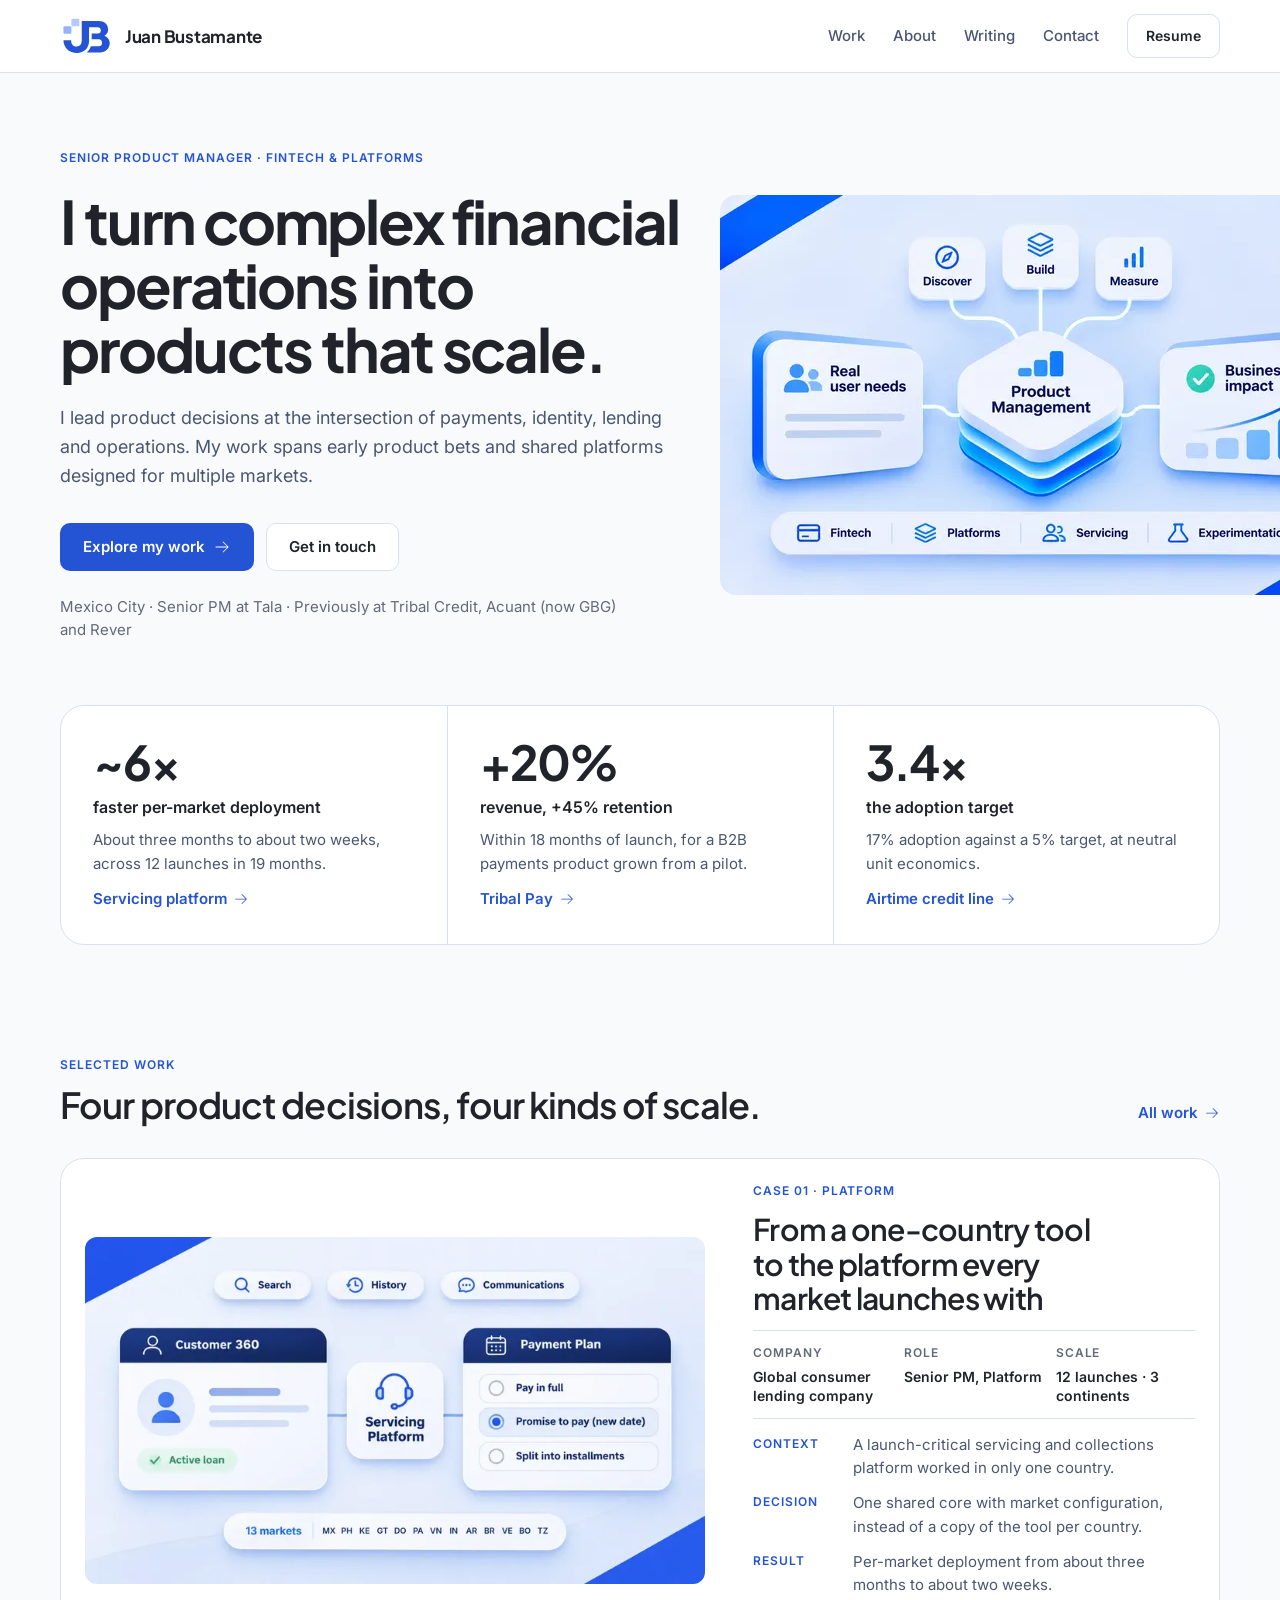
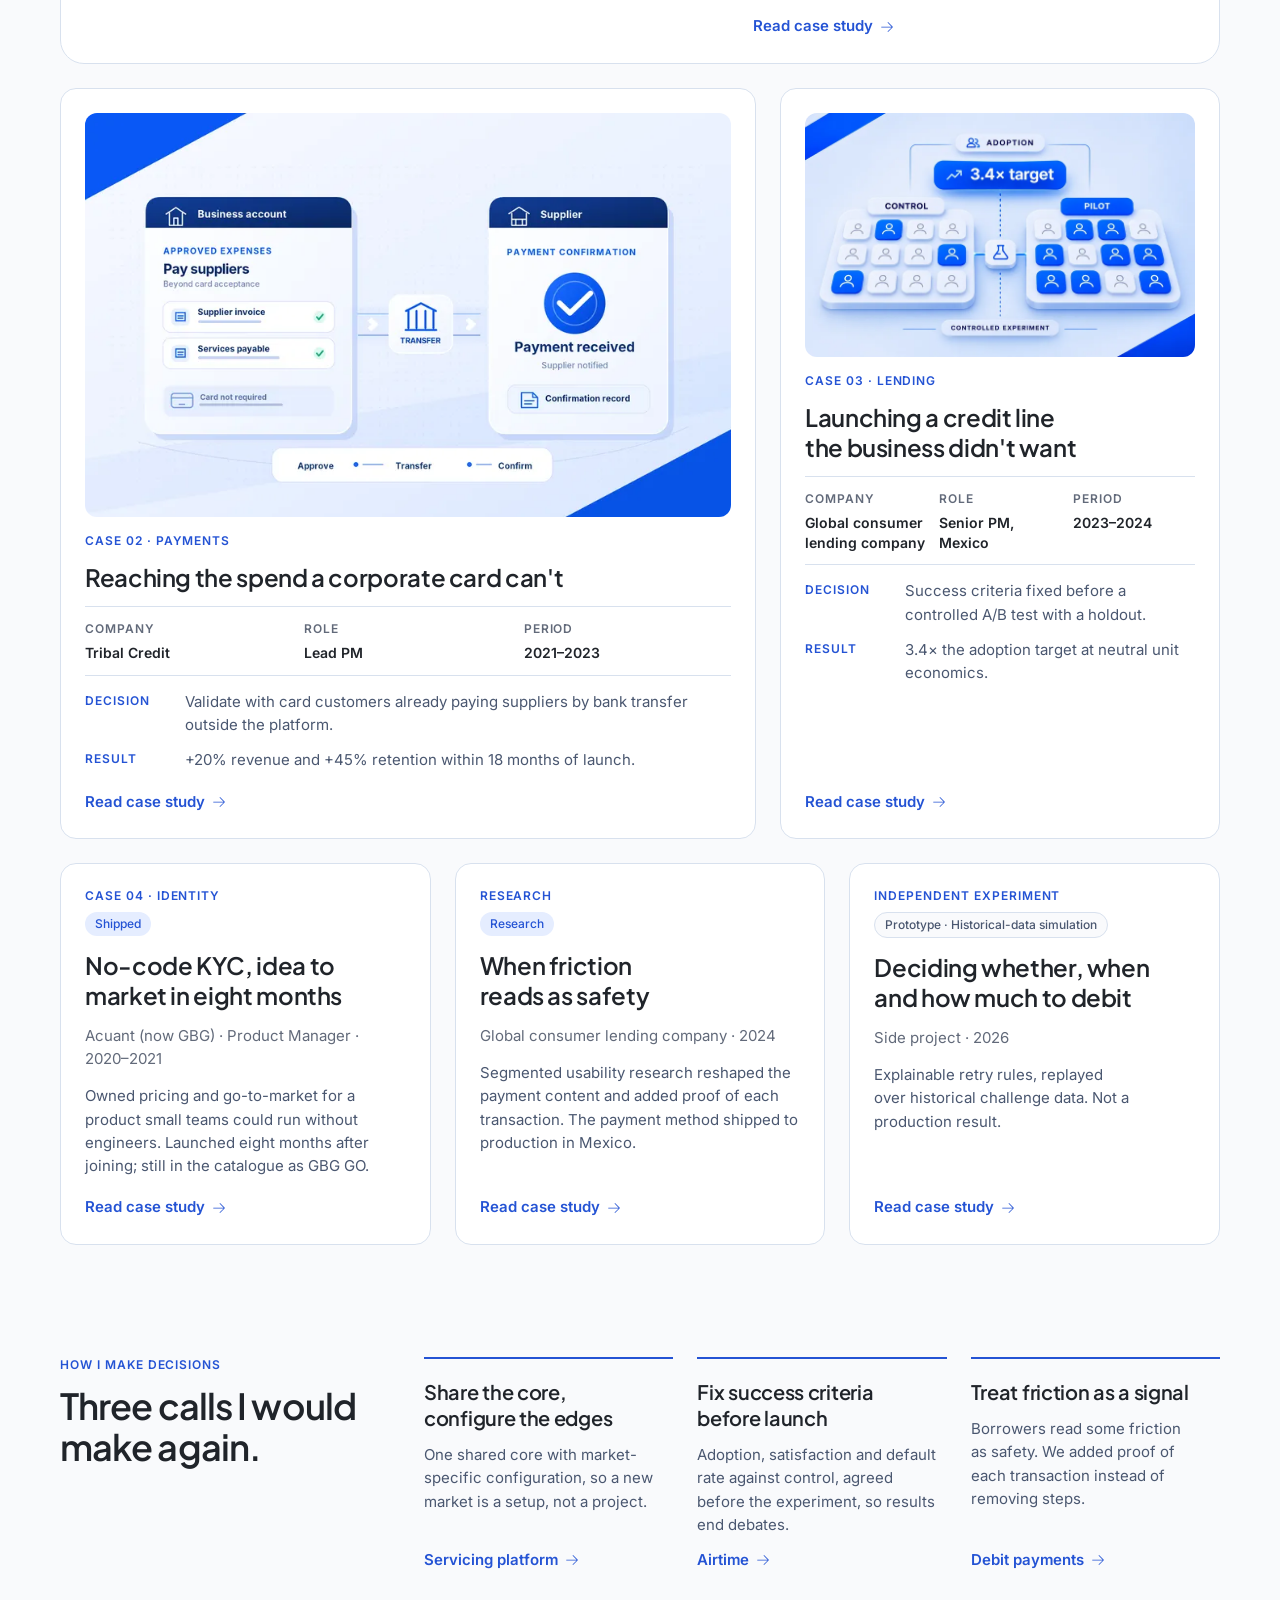
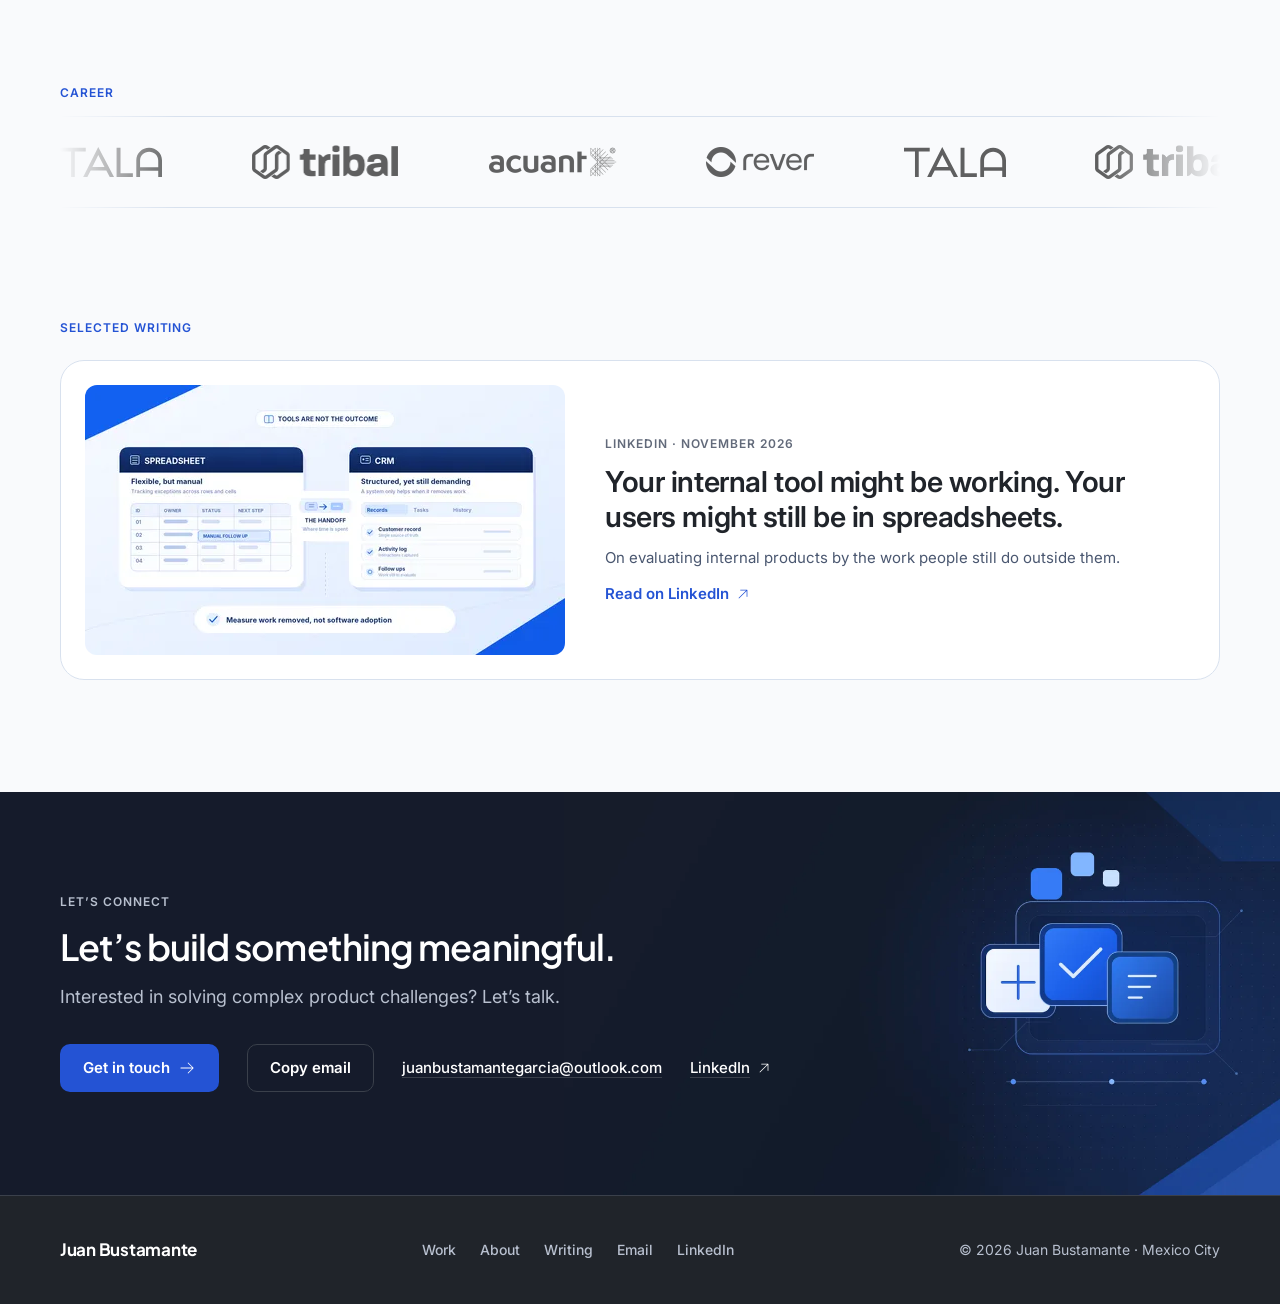
==== index.html @ f38ebe10 "Deploy 0bed7b1" ====
<!DOCTYPE html><html lang="en"> <head><meta charset="utf-8"><meta name="viewport" content="width=device-width, initial-scale=1"><title>Juan Bustamante | Senior Product Manager</title><meta name="description" content="Senior Product Manager specializing in fintech, product platforms, payments, and scalable digital experiences. Explore selected product case studies and experience."><link rel="canonical" href="https://juanbustamanteg.github.io/"><link rel="icon" type="image/svg+xml" href="/brand/favicon.svg"><link rel="icon" type="image/x-icon" href="/brand/favicon.ico" sizes="any"><link rel="icon" type="image/png" sizes="32x32" href="/brand/favicon_32.png"><link rel="apple-touch-icon" sizes="180x180" href="/brand/apple_touch_icon.png"><meta name="theme-color" content="#f9fafc"><meta property="og:type" content="website"><meta property="og:title" content="Juan Bustamante | Senior Product Manager"><meta property="og:description" content="Senior Product Manager specializing in fintech, product platforms, payments, and scalable digital experiences. Explore selected product case studies and experience."><meta property="og:url" content="https://juanbustamanteg.github.io/"><meta property="og:image" content="https://juanbustamanteg.github.io/assets/backgrounds/og-image.png"><meta property="og:image:width" content="1200"><meta property="og:image:height" content="630"><meta name="twitter:card" content="summary_large_image"><meta name="twitter:title" content="Juan Bustamante | Senior Product Manager"><meta name="twitter:description" content="Senior Product Manager specializing in fintech, product platforms, payments, and scalable digital experiences. Explore selected product case studies and experience."><meta name="twitter:image" content="https://juanbustamanteg.github.io/assets/backgrounds/og-image.png"><link rel="stylesheet" href="/_astro/about.X6buS5P4.css">
<style>.cm[data-astro-cid-rmfyah2c]{display:grid;grid-template-columns:repeat(auto-fit,minmax(110px,1fr));gap:12px;margin:0;padding-block:12px;border-block:1px solid var(--color-border)}.cm[data-astro-cid-rmfyah2c] div[data-astro-cid-rmfyah2c]{display:flex;flex-direction:column;gap:4px}.cm[data-astro-cid-rmfyah2c] dd[data-astro-cid-rmfyah2c]{margin:0;font-size:14px;font-weight:600;line-height:1.4;color:var(--color-text-primary)}.cc[data-astro-cid-tklfeeew]{display:flex;flex-direction:column;gap:16px;height:100%;padding:24px;background:var(--color-surface);border:1px solid var(--color-border);border-radius:var(--radius-card);transition:border-color var(--dur) var(--ease),transform var(--dur) var(--ease),box-shadow var(--dur) var(--ease)}.cc[data-astro-cid-tklfeeew]:hover{border-color:#b9c7dc;transform:translateY(-2px);box-shadow:var(--shadow-hover)}.body[data-astro-cid-tklfeeew]{display:flex;flex-direction:column;gap:14px;flex:1}.body[data-astro-cid-tklfeeew] p[data-astro-cid-tklfeeew]{margin:0}.kick[data-astro-cid-tklfeeew]{display:flex;flex-direction:column;align-items:flex-start;gap:8px}.title[data-astro-cid-tklfeeew]{transition:color var(--dur) var(--ease)}.cc[data-astro-cid-tklfeeew]:hover .title[data-astro-cid-tklfeeew]{color:var(--color-brand)}.meta[data-astro-cid-tklfeeew]{color:var(--color-text-muted)}.rows[data-astro-cid-tklfeeew]{display:grid;gap:12px;margin:0}.rows[data-astro-cid-tklfeeew] div[data-astro-cid-tklfeeew]{display:grid;grid-template-columns:84px 1fr;gap:16px}.rows[data-astro-cid-tklfeeew] dt[data-astro-cid-tklfeeew]{padding-top:3px}.rows[data-astro-cid-tklfeeew] dd[data-astro-cid-tklfeeew]{margin:0;font-size:15px;line-height:1.55;color:var(--color-text-secondary)}.link[data-astro-cid-tklfeeew]{margin-top:auto;padding-top:4px}.cc-featured[data-astro-cid-tklfeeew]{border-radius:var(--radius-feature)}.cc-featured[data-astro-cid-tklfeeew] .title[data-astro-cid-tklfeeew]{font-size:clamp(24px,1.2vw + 18px,30px)}@media(min-width:1025px){.cc-featured[data-astro-cid-tklfeeew]{display:grid;grid-template-columns:620px minmax(0,1fr);gap:48px;align-items:center}}@media(min-width:900px){.cc-row[data-astro-cid-tklfeeew]{display:grid;grid-template-columns:440px minmax(0,1fr);gap:40px;align-items:center}}@media(max-width:480px){.cc[data-astro-cid-tklfeeew]{padding:16px}.rows[data-astro-cid-tklfeeew] div[data-astro-cid-tklfeeew]{grid-template-columns:1fr;gap:4px}}@media(prefers-reduced-motion:reduce){.cc[data-astro-cid-tklfeeew]:hover{transform:none}}
.st[data-astro-cid-k4mc657y]{display:inline-flex;align-items:center;padding:3px 10px;border-radius:999px;font-size:12px;font-weight:500;line-height:1.5;white-space:nowrap}.st-production[data-astro-cid-k4mc657y],.st-research[data-astro-cid-k4mc657y]{background:var(--color-surface-alt);color:var(--color-brand)}.st-prototype[data-astro-cid-k4mc657y]{background:var(--color-background);color:var(--color-text-secondary);border:1px solid var(--color-border);white-space:normal}
</style>
<link rel="stylesheet" href="/_astro/index.C8xuXt0b.css">
<style>.cover[data-astro-cid-e5kvktnr]{position:relative;margin:0;border-radius:12px;overflow:hidden;background:var(--color-surface-alt)}.cover[data-astro-cid-e5kvktnr] img[data-astro-cid-e5kvktnr]{width:100%;height:auto}.fig-wrap[data-astro-cid-e5kvktnr]{margin:0}
</style></head> <body> <a class="sr-only skip" href="#main">Skip to content</a> <header class="hd" style="view-transition-name: site-header" data-astro-cid-3ef6ksr2> <div class="wrap bar" data-astro-cid-3ef6ksr2> <a class="brand" href="/" aria-label="Juan Bustamante, home" data-astro-cid-3ef6ksr2><span class="logo logo-dark" data-astro-cid-tvrurpns> <img class="sym" src="/brand/jb_plataforma_modular.svg" alt="" width="53" height="40" decoding="async" data-astro-cid-tvrurpns> <span class="name" data-astro-cid-tvrurpns>Juan Bustamante</span> </span> </a> <nav class="desk" aria-label="Main" data-astro-cid-3ef6ksr2> <ul data-astro-cid-3ef6ksr2> <li data-astro-cid-3ef6ksr2><a href="/work/" data-astro-cid-3ef6ksr2>Work</a></li><li data-astro-cid-3ef6ksr2><a href="/about/" data-astro-cid-3ef6ksr2>About</a></li><li data-astro-cid-3ef6ksr2><a href="/writing/" data-astro-cid-3ef6ksr2>Writing</a></li><li data-astro-cid-3ef6ksr2><a href="#contact" data-astro-cid-3ef6ksr2>Contact</a></li> <li data-astro-cid-3ef6ksr2><a class="btn btn-secondary" href="/resume/" data-astro-cid-3ef6ksr2>Resume</a></li> </ul> </nav> <details class="mob" id="mobile-menu" data-astro-cid-3ef6ksr2> <summary aria-label="Open menu" data-astro-cid-3ef6ksr2><span class="bars" aria-hidden="true" data-astro-cid-3ef6ksr2><i data-astro-cid-3ef6ksr2></i><i data-astro-cid-3ef6ksr2></i></span></summary> <nav class="panel" aria-label="Main" data-astro-cid-3ef6ksr2> <a class="item" href="/work/" data-astro-cid-3ef6ksr2>Work<svg width="18" height="18" viewBox="0 0 256 256" fill="currentColor" aria-hidden="true" focusable="false"><path d="M220.24,132.24l-72,72a6,6,0,0,1-8.48-8.48L201.51,134H40a6,6,0,0,1,0-12H201.51L139.76,60.24a6,6,0,0,1,8.48-8.48l72,72A6,6,0,0,1,220.24,132.24Z"/></svg></a><a class="item" href="/about/" data-astro-cid-3ef6ksr2>About<svg width="18" height="18" viewBox="0 0 256 256" fill="currentColor" aria-hidden="true" focusable="false"><path d="M220.24,132.24l-72,72a6,6,0,0,1-8.48-8.48L201.51,134H40a6,6,0,0,1,0-12H201.51L139.76,60.24a6,6,0,0,1,8.48-8.48l72,72A6,6,0,0,1,220.24,132.24Z"/></svg></a><a class="item" href="/writing/" data-astro-cid-3ef6ksr2>Writing<svg width="18" height="18" viewBox="0 0 256 256" fill="currentColor" aria-hidden="true" focusable="false"><path d="M220.24,132.24l-72,72a6,6,0,0,1-8.48-8.48L201.51,134H40a6,6,0,0,1,0-12H201.51L139.76,60.24a6,6,0,0,1,8.48-8.48l72,72A6,6,0,0,1,220.24,132.24Z"/></svg></a><a class="item" href="#contact" data-astro-cid-3ef6ksr2>Contact<svg width="18" height="18" viewBox="0 0 256 256" fill="currentColor" aria-hidden="true" focusable="false"><path d="M220.24,132.24l-72,72a6,6,0,0,1-8.48-8.48L201.51,134H40a6,6,0,0,1,0-12H201.51L139.76,60.24a6,6,0,0,1,8.48-8.48l72,72A6,6,0,0,1,220.24,132.24Z"/></svg></a> <a class="btn btn-secondary cta" href="/resume/" data-astro-cid-3ef6ksr2>Resume</a> </nav> </details> </div> </header> <script type="module">const e=document.getElementById("mobile-menu");if(e){const t=e.querySelector("summary");document.addEventListener("keydown",n=>{n.key==="Escape"&&e.open&&(e.open=!1,t?.focus())}),e.querySelectorAll("a").forEach(n=>n.addEventListener("click",()=>{e.open=!1})),e.addEventListener("toggle",()=>t?.setAttribute("aria-label",e.open?"Close menu":"Open menu"))}</script>  <main id="main">  <section class="hero" data-astro-cid-j7pv25f6> <div class="wrap hero-grid" data-astro-cid-j7pv25f6> <div class="hero-text" data-astro-cid-j7pv25f6> <p class="eyebrow reveal" style="--d:0s" data-astro-cid-j7pv25f6>Senior Product Manager · Fintech &amp; Platforms</p> <h1 class="h1 reveal" style="--d:.04s" data-astro-cid-j7pv25f6>I turn complex financial operations into products that scale.</h1> <p class="lead reveal" style="--d:.08s" data-astro-cid-j7pv25f6>I lead product decisions at the intersection of payments, identity, lending and operations. My work spans early product bets and shared platforms designed for multiple markets.</p> <div class="acts reveal" style="--d:.12s" data-astro-cid-j7pv25f6> <a class="btn btn-primary" href="#work" data-astro-cid-j7pv25f6>Explore my work <svg width="18" height="18" viewBox="0 0 256 256" fill="currentColor" aria-hidden="true" focusable="false"><path d="M220.24,132.24l-72,72a6,6,0,0,1-8.48-8.48L201.51,134H40a6,6,0,0,1,0-12H201.51L139.76,60.24a6,6,0,0,1,8.48-8.48l72,72A6,6,0,0,1,220.24,132.24Z"/></svg></a> <a class="btn btn-secondary" href="#contact" data-astro-cid-j7pv25f6>Get in touch</a> </div> <p class="small meta reveal" style="--d:.16s" data-astro-cid-j7pv25f6>Mexico City · Senior PM at Tala · Previously at Tribal Credit, Acuant (now GBG) and Rever</p> </div> <figure class="hero-art reveal" style="--d:.12s" data-astro-cid-j7pv25f6> <div class="art-frame" data-astro-cid-j7pv25f6><img src="/_astro/VIS01.CSY-rHZb_vjPIj.webp" srcset="/_astro/VIS01.CSY-rHZb_1XmLU9.webp 640w, /_astro/VIS01.CSY-rHZb_1hX7U4.webp 960w, /_astro/VIS01.CSY-rHZb_KARuj.webp 1280w" alt="Conceptual illustration: product management connects real user needs with business impact through discover, build and measure, across fintech, platforms, servicing and experimentation." sizes="(max-width: 1024px) 100vw, 640px" loading="eager" fetchpriority="high" data-astro-cid-j7pv25f6="true" decoding="async" width="1587" height="991"></div> </figure> </div> </section>  <section class="wrap" aria-label="Selected outcomes" data-astro-cid-j7pv25f6> <div class="evidence card" data-astro-cid-j7pv25f6> <div class="metric" data-astro-cid-3djspe32> <p class="fig" data-astro-cid-3djspe32>~6×</p> <p class="lab" data-astro-cid-3djspe32>faster per-market deployment</p> <p class="small ctx" data-astro-cid-3djspe32>About three months to about two weeks, across 12 launches in 19 months.</p> <a class="link" href="/work/servicing-platform/" data-astro-cid-3djspe32>Servicing platform <svg width="16" height="16" viewBox="0 0 256 256" fill="currentColor" aria-hidden="true" focusable="false"><path d="M220.24,132.24l-72,72a6,6,0,0,1-8.48-8.48L201.51,134H40a6,6,0,0,1,0-12H201.51L139.76,60.24a6,6,0,0,1,8.48-8.48l72,72A6,6,0,0,1,220.24,132.24Z"/></svg></a> </div> <div class="metric" data-astro-cid-3djspe32> <p class="fig" data-astro-cid-3djspe32>+20%</p> <p class="lab" data-astro-cid-3djspe32>revenue, +45% retention</p> <p class="small ctx" data-astro-cid-3djspe32>Within 18 months of launch, for a B2B payments product grown from a pilot.</p> <a class="link" href="/work/tribal-pay/" data-astro-cid-3djspe32>Tribal Pay <svg width="16" height="16" viewBox="0 0 256 256" fill="currentColor" aria-hidden="true" focusable="false"><path d="M220.24,132.24l-72,72a6,6,0,0,1-8.48-8.48L201.51,134H40a6,6,0,0,1,0-12H201.51L139.76,60.24a6,6,0,0,1,8.48-8.48l72,72A6,6,0,0,1,220.24,132.24Z"/></svg></a> </div> <div class="metric" data-astro-cid-3djspe32> <p class="fig" data-astro-cid-3djspe32>3.4×</p> <p class="lab" data-astro-cid-3djspe32>the adoption target</p> <p class="small ctx" data-astro-cid-3djspe32>17% adoption against a 5% target, at neutral unit economics.</p> <a class="link" href="/work/airtime/" data-astro-cid-3djspe32>Airtime credit line <svg width="16" height="16" viewBox="0 0 256 256" fill="currentColor" aria-hidden="true" focusable="false"><path d="M220.24,132.24l-72,72a6,6,0,0,1-8.48-8.48L201.51,134H40a6,6,0,0,1,0-12H201.51L139.76,60.24a6,6,0,0,1,8.48-8.48l72,72A6,6,0,0,1,220.24,132.24Z"/></svg></a> </div>  </div> </section>  <section id="work" class="wrap section" aria-labelledby="work-h" data-astro-cid-j7pv25f6> <div class="head row" data-astro-cid-j7pv25f6> <div class="head" data-astro-cid-j7pv25f6><p class="eyebrow" data-astro-cid-j7pv25f6>Selected work</p><h2 id="work-h" class="h2" data-astro-cid-j7pv25f6>Four product decisions, four kinds of scale.</h2></div> <a class="link" href="/work/" data-astro-cid-j7pv25f6>All work <svg width="16" height="16" viewBox="0 0 256 256" fill="currentColor" aria-hidden="true" focusable="false"><path d="M220.24,132.24l-72,72a6,6,0,0,1-8.48-8.48L201.51,134H40a6,6,0,0,1,0-12H201.51L139.76,60.24a6,6,0,0,1,8.48-8.48l72,72A6,6,0,0,1,220.24,132.24Z"/></svg></a> </div> <div class="work" data-astro-cid-j7pv25f6> <a class="cc cc-featured reveal-card" href="/work/servicing-platform/" data-astro-cid-tklfeeew> <div class="vis" data-astro-cid-tklfeeew> <figure class="fig-wrap" data-astro-cid-e5kvktnr> <div class="cover" data-astro-cid-e5kvktnr> <img src="/_astro/VIS02.ahaWbF9-_HFrYT.webp" srcset="/_astro/VIS02.ahaWbF9-_ZydSda.webp 480w, /_astro/VIS02.ahaWbF9-_Z1bBGl1.webp 800w, /_astro/VIS02.ahaWbF9-_Z2rDkKP.webp 1200w, /_astro/VIS02.ahaWbF9-_HFrYT.webp 1232w" alt="Conceptual illustration of the servicing platform: customer and payment-plan panels around a shared servicing core, with search, history and communications, across 13 markets: Mexico, the Philippines, Kenya, Guatemala, the Dominican Republic, Panama, Vietnam, India, Argentina, Brazil, Venezuela, Bolivia and Tanzania." sizes="(max-width: 900px) 100vw, 620px" loading="lazy" decoding="async" data-astro-cid-e5kvktnr="true" fetchpriority="auto" width="1232" height="690"> </div> </figure>  </div> <div class="body" data-astro-cid-tklfeeew> <p class="kick" data-astro-cid-tklfeeew> <span class="eyebrow" data-astro-cid-tklfeeew>Case 01 · Platform</span>  </p> <h3 data-astro-cid-tklfeeew="true" class="title h2">From a one-country tool to the platform every market launches with</h3> <dl class="cm" data-astro-cid-rmfyah2c> <div data-astro-cid-rmfyah2c><dt class="label" data-astro-cid-rmfyah2c>Company</dt><dd data-astro-cid-rmfyah2c>Global consumer lending company</dd></div><div data-astro-cid-rmfyah2c><dt class="label" data-astro-cid-rmfyah2c>Role</dt><dd data-astro-cid-rmfyah2c>Senior PM, Platform</dd></div><div data-astro-cid-rmfyah2c><dt class="label" data-astro-cid-rmfyah2c>Scale</dt><dd data-astro-cid-rmfyah2c>12 launches · 3 continents</dd></div> </dl>  <dl class="rows" data-astro-cid-tklfeeew> <div data-astro-cid-tklfeeew><dt class="eyebrow" data-astro-cid-tklfeeew>Context</dt><dd data-astro-cid-tklfeeew>A launch-critical servicing and collections platform worked in only one country.</dd></div> <div data-astro-cid-tklfeeew><dt class="eyebrow" data-astro-cid-tklfeeew>Decision</dt><dd data-astro-cid-tklfeeew>One shared core with market configuration, instead of a copy of the tool per country.</dd></div> <div data-astro-cid-tklfeeew><dt class="eyebrow" data-astro-cid-tklfeeew>Result</dt><dd data-astro-cid-tklfeeew>Per-market deployment from about three months to about two weeks.</dd></div> </dl> <span class="link" data-astro-cid-tklfeeew>Read case study <svg width="16" height="16" viewBox="0 0 256 256" fill="currentColor" aria-hidden="true" focusable="false"><path d="M220.24,132.24l-72,72a6,6,0,0,1-8.48-8.48L201.51,134H40a6,6,0,0,1,0-12H201.51L139.76,60.24a6,6,0,0,1,8.48-8.48l72,72A6,6,0,0,1,220.24,132.24Z"/></svg></span> </div> </a>  <div class="two" data-astro-cid-j7pv25f6> <a class="cc cc-standard reveal-card" href="/work/tribal-pay/" data-astro-cid-tklfeeew> <div class="vis" data-astro-cid-tklfeeew> <figure class="fig-wrap" data-astro-cid-e5kvktnr> <div class="cover" data-astro-cid-e5kvktnr> <img src="/_astro/VIS03.CU8AbinM_Z1uxweD.webp" srcset="/_astro/VIS03.CU8AbinM_Z1Q0UUn.webp 480w, /_astro/VIS03.CU8AbinM_Z1ACyvq.webp 800w, /_astro/VIS03.CU8AbinM_nqCq1.webp 1200w, /_astro/VIS03.CU8AbinM_Z1uxweD.webp 1600w" alt="Illustrative payment flow: a business account pays a supplier by bank transfer, approve, transfer and confirm, without needing a card." sizes="(max-width: 760px) 100vw, 560px" loading="lazy" decoding="async" data-astro-cid-e5kvktnr="true" fetchpriority="auto" width="1600" height="1000"> </div> </figure>  </div> <div class="body" data-astro-cid-tklfeeew> <p class="kick" data-astro-cid-tklfeeew> <span class="eyebrow" data-astro-cid-tklfeeew>Case 02 · Payments</span>  </p> <h3 data-astro-cid-tklfeeew="true" class="title h3">Reaching the spend a corporate card can&#39;t</h3> <dl class="cm" data-astro-cid-rmfyah2c> <div data-astro-cid-rmfyah2c><dt class="label" data-astro-cid-rmfyah2c>Company</dt><dd data-astro-cid-rmfyah2c>Tribal Credit</dd></div><div data-astro-cid-rmfyah2c><dt class="label" data-astro-cid-rmfyah2c>Role</dt><dd data-astro-cid-rmfyah2c>Lead PM</dd></div><div data-astro-cid-rmfyah2c><dt class="label" data-astro-cid-rmfyah2c>Period</dt><dd data-astro-cid-rmfyah2c>2021–2023</dd></div> </dl>  <dl class="rows" data-astro-cid-tklfeeew>  <div data-astro-cid-tklfeeew><dt class="eyebrow" data-astro-cid-tklfeeew>Decision</dt><dd data-astro-cid-tklfeeew>Validate with card customers already paying suppliers by bank transfer outside the platform.</dd></div> <div data-astro-cid-tklfeeew><dt class="eyebrow" data-astro-cid-tklfeeew>Result</dt><dd data-astro-cid-tklfeeew>+20% revenue and +45% retention within 18 months of launch.</dd></div> </dl> <span class="link" data-astro-cid-tklfeeew>Read case study <svg width="16" height="16" viewBox="0 0 256 256" fill="currentColor" aria-hidden="true" focusable="false"><path d="M220.24,132.24l-72,72a6,6,0,0,1-8.48-8.48L201.51,134H40a6,6,0,0,1,0-12H201.51L139.76,60.24a6,6,0,0,1,8.48-8.48l72,72A6,6,0,0,1,220.24,132.24Z"/></svg></span> </div> </a> <a class="cc cc-standard reveal-card" href="/work/airtime/" data-astro-cid-tklfeeew> <div class="vis" data-astro-cid-tklfeeew> <figure class="fig-wrap" data-astro-cid-e5kvktnr> <div class="cover" data-astro-cid-e5kvktnr> <img src="/_astro/VIS04.DXTQLnS4_2rn1Jt.webp" srcset="/_astro/VIS04.DXTQLnS4_1V0QHd.webp 480w, /_astro/VIS04.DXTQLnS4_Z1iDzAb.webp 800w, /_astro/VIS04.DXTQLnS4_ZHYVJa.webp 1200w, /_astro/VIS04.DXTQLnS4_2rn1Jt.webp 1586w" alt="Simplified experiment summary: control and pilot groups in a controlled experiment, with adoption at 3.4 times the target." sizes="(max-width: 760px) 100vw, 560px" loading="lazy" decoding="async" data-astro-cid-e5kvktnr="true" fetchpriority="auto" width="1586" height="992"> </div> </figure>  </div> <div class="body" data-astro-cid-tklfeeew> <p class="kick" data-astro-cid-tklfeeew> <span class="eyebrow" data-astro-cid-tklfeeew>Case 03 · Lending</span>  </p> <h3 data-astro-cid-tklfeeew="true" class="title h3">Launching a credit line the business didn&#39;t want</h3> <dl class="cm" data-astro-cid-rmfyah2c> <div data-astro-cid-rmfyah2c><dt class="label" data-astro-cid-rmfyah2c>Company</dt><dd data-astro-cid-rmfyah2c>Global consumer lending company</dd></div><div data-astro-cid-rmfyah2c><dt class="label" data-astro-cid-rmfyah2c>Role</dt><dd data-astro-cid-rmfyah2c>Senior PM, Mexico</dd></div><div data-astro-cid-rmfyah2c><dt class="label" data-astro-cid-rmfyah2c>Period</dt><dd data-astro-cid-rmfyah2c>2023–2024</dd></div> </dl>  <dl class="rows" data-astro-cid-tklfeeew>  <div data-astro-cid-tklfeeew><dt class="eyebrow" data-astro-cid-tklfeeew>Decision</dt><dd data-astro-cid-tklfeeew>Success criteria fixed before a controlled A/B test with a holdout.</dd></div> <div data-astro-cid-tklfeeew><dt class="eyebrow" data-astro-cid-tklfeeew>Result</dt><dd data-astro-cid-tklfeeew>3.4× the adoption target at neutral unit economics.</dd></div> </dl> <span class="link" data-astro-cid-tklfeeew>Read case study <svg width="16" height="16" viewBox="0 0 256 256" fill="currentColor" aria-hidden="true" focusable="false"><path d="M220.24,132.24l-72,72a6,6,0,0,1-8.48-8.48L201.51,134H40a6,6,0,0,1,0-12H201.51L139.76,60.24a6,6,0,0,1,8.48-8.48l72,72A6,6,0,0,1,220.24,132.24Z"/></svg></span> </div> </a>  </div> <div class="three" data-astro-cid-j7pv25f6> <a class="cc cc-compact reveal-card" href="/work/acuantgo/" data-astro-cid-tklfeeew>  <div class="body" data-astro-cid-tklfeeew> <p class="kick" data-astro-cid-tklfeeew> <span class="eyebrow" data-astro-cid-tklfeeew>Case 04 · Identity</span> <span class="st st-production" data-astro-cid-k4mc657y>Shipped</span>  </p> <h3 data-astro-cid-tklfeeew="true" class="title h3">No-code KYC, idea to market in eight months</h3> <p class="small meta" data-astro-cid-tklfeeew>Acuant (now GBG) · Product Manager · 2020–2021</p> <p class="small" data-astro-cid-tklfeeew>Owned pricing and go-to-market for a product small teams could run without engineers. Launched eight months after joining; still in the catalogue as GBG GO.</p> <span class="link" data-astro-cid-tklfeeew>Read case study <svg width="16" height="16" viewBox="0 0 256 256" fill="currentColor" aria-hidden="true" focusable="false"><path d="M220.24,132.24l-72,72a6,6,0,0,1-8.48-8.48L201.51,134H40a6,6,0,0,1,0-12H201.51L139.76,60.24a6,6,0,0,1,8.48-8.48l72,72A6,6,0,0,1,220.24,132.24Z"/></svg></span> </div> </a> <a class="cc cc-compact reveal-card" href="/work/debit-payments/" data-astro-cid-tklfeeew>  <div class="body" data-astro-cid-tklfeeew> <p class="kick" data-astro-cid-tklfeeew> <span class="eyebrow" data-astro-cid-tklfeeew>Research</span> <span class="st st-research" data-astro-cid-k4mc657y>Research</span>  </p> <h3 data-astro-cid-tklfeeew="true" class="title h3">When friction reads as safety</h3> <p class="small meta" data-astro-cid-tklfeeew>Global consumer lending company · 2024</p> <p class="small" data-astro-cid-tklfeeew>Segmented usability research reshaped the payment content and added proof of each transaction. The payment method shipped to production in Mexico.</p> <span class="link" data-astro-cid-tklfeeew>Read case study <svg width="16" height="16" viewBox="0 0 256 256" fill="currentColor" aria-hidden="true" focusable="false"><path d="M220.24,132.24l-72,72a6,6,0,0,1-8.48-8.48L201.51,134H40a6,6,0,0,1,0-12H201.51L139.76,60.24a6,6,0,0,1,8.48-8.48l72,72A6,6,0,0,1,220.24,132.24Z"/></svg></span> </div> </a> <a class="cc cc-compact reveal-card" href="/work/smart-retry/" data-astro-cid-tklfeeew>  <div class="body" data-astro-cid-tklfeeew> <p class="kick" data-astro-cid-tklfeeew> <span class="eyebrow" data-astro-cid-tklfeeew>Independent experiment</span> <span class="st st-prototype" data-astro-cid-k4mc657y>Prototype · Historical-data simulation</span>  </p> <h3 data-astro-cid-tklfeeew="true" class="title h3">Deciding whether, when and how much to debit</h3> <p class="small meta" data-astro-cid-tklfeeew>Side project · 2026</p> <p class="small" data-astro-cid-tklfeeew>Explainable retry rules, replayed over historical challenge data. Not a production result.</p> <span class="link" data-astro-cid-tklfeeew>Read case study <svg width="16" height="16" viewBox="0 0 256 256" fill="currentColor" aria-hidden="true" focusable="false"><path d="M220.24,132.24l-72,72a6,6,0,0,1-8.48-8.48L201.51,134H40a6,6,0,0,1,0-12H201.51L139.76,60.24a6,6,0,0,1,8.48-8.48l72,72A6,6,0,0,1,220.24,132.24Z"/></svg></span> </div> </a>  </div> </div> </section>  <section class="wrap section calls-sec" aria-labelledby="calls-h" data-astro-cid-j7pv25f6> <div class="calls-head" data-astro-cid-j7pv25f6> <p class="eyebrow" data-astro-cid-j7pv25f6>How I make decisions</p> <h2 id="calls-h" class="h2" data-astro-cid-j7pv25f6>Three calls I would make again.</h2> </div> <ol class="calls" data-astro-cid-j7pv25f6> <li data-astro-cid-j7pv25f6> <h3 class="ct" data-astro-cid-j7pv25f6>Share the core, configure the edges</h3> <p class="small" data-astro-cid-j7pv25f6>One shared core with market-specific configuration, so a new market is a setup, not a project.</p> <a class="link" href="/work/servicing-platform/" data-astro-cid-j7pv25f6>Servicing platform <svg width="16" height="16" viewBox="0 0 256 256" fill="currentColor" aria-hidden="true" focusable="false"><path d="M220.24,132.24l-72,72a6,6,0,0,1-8.48-8.48L201.51,134H40a6,6,0,0,1,0-12H201.51L139.76,60.24a6,6,0,0,1,8.48-8.48l72,72A6,6,0,0,1,220.24,132.24Z"/></svg></a> </li><li data-astro-cid-j7pv25f6> <h3 class="ct" data-astro-cid-j7pv25f6>Fix success criteria before launch</h3> <p class="small" data-astro-cid-j7pv25f6>Adoption, satisfaction and default rate against control, agreed before the experiment, so results end debates.</p> <a class="link" href="/work/airtime/" data-astro-cid-j7pv25f6>Airtime <svg width="16" height="16" viewBox="0 0 256 256" fill="currentColor" aria-hidden="true" focusable="false"><path d="M220.24,132.24l-72,72a6,6,0,0,1-8.48-8.48L201.51,134H40a6,6,0,0,1,0-12H201.51L139.76,60.24a6,6,0,0,1,8.48-8.48l72,72A6,6,0,0,1,220.24,132.24Z"/></svg></a> </li><li data-astro-cid-j7pv25f6> <h3 class="ct" data-astro-cid-j7pv25f6>Treat friction as a signal</h3> <p class="small" data-astro-cid-j7pv25f6>Borrowers read some friction as safety. We added proof of each transaction instead of removing steps.</p> <a class="link" href="/work/debit-payments/" data-astro-cid-j7pv25f6>Debit payments <svg width="16" height="16" viewBox="0 0 256 256" fill="currentColor" aria-hidden="true" focusable="false"><path d="M220.24,132.24l-72,72a6,6,0,0,1-8.48-8.48L201.51,134H40a6,6,0,0,1,0-12H201.51L139.76,60.24a6,6,0,0,1,8.48-8.48l72,72A6,6,0,0,1,220.24,132.24Z"/></svg></a> </li> </ol> </section>  <section class="wrap section" aria-labelledby="career-h" data-astro-cid-j7pv25f6> <h2 class="eyebrow car-h" id="career-h" data-astro-cid-j7pv25f6>Career</h2> <div class="marquee" data-astro-cid-h2jlyvcc> <ul class="group" aria-label="Companies I have worked at" data-astro-cid-h2jlyvcc> <li data-astro-cid-h2jlyvcc><img src="/_astro/tala.KWuUKYhN_2uClXd.svg" alt="Tala" style="height:30px" loading="lazy" decoding="async" data-astro-cid-h2jlyvcc="true" fetchpriority="auto" width="204" height="60"></li><li data-astro-cid-h2jlyvcc><img src="/_astro/tribal-credit.D6eYrQV5_Z241zcx.webp" alt="Tribal Credit" style="height:34px" loading="lazy" decoding="async" data-astro-cid-h2jlyvcc="true" fetchpriority="auto" width="293" height="68"></li><li data-astro-cid-h2jlyvcc><img src="/_astro/acuant.B50wEtwg_ZFH0Hr.webp" alt="Acuant (now GBG)" style="height:30px" loading="lazy" decoding="async" data-astro-cid-h2jlyvcc="true" fetchpriority="auto" width="258" height="60"></li><li data-astro-cid-h2jlyvcc><img src="/_astro/rever.C7Z3kMka_1NH39p.webp" alt="Rever" style="height:30px" loading="lazy" decoding="async" data-astro-cid-h2jlyvcc="true" fetchpriority="auto" width="216" height="60"></li> <li aria-hidden="true" data-astro-cid-h2jlyvcc><img src="/_astro/tala.KWuUKYhN_2uClXd.svg" alt style="height:30px" loading="lazy" decoding="async" data-astro-cid-h2jlyvcc="true" fetchpriority="auto" width="204" height="60"></li><li aria-hidden="true" data-astro-cid-h2jlyvcc><img src="/_astro/tribal-credit.D6eYrQV5_Z241zcx.webp" alt style="height:34px" loading="lazy" decoding="async" data-astro-cid-h2jlyvcc="true" fetchpriority="auto" width="293" height="68"></li><li aria-hidden="true" data-astro-cid-h2jlyvcc><img src="/_astro/acuant.B50wEtwg_ZFH0Hr.webp" alt style="height:30px" loading="lazy" decoding="async" data-astro-cid-h2jlyvcc="true" fetchpriority="auto" width="258" height="60"></li><li aria-hidden="true" data-astro-cid-h2jlyvcc><img src="/_astro/rever.C7Z3kMka_1NH39p.webp" alt style="height:30px" loading="lazy" decoding="async" data-astro-cid-h2jlyvcc="true" fetchpriority="auto" width="216" height="60"></li> </ul> <ul class="group" aria-hidden="true" data-astro-cid-h2jlyvcc> <li data-astro-cid-h2jlyvcc><img src="/_astro/tala.KWuUKYhN_2uClXd.svg" alt style="height:30px" loading="lazy" decoding="async" data-astro-cid-h2jlyvcc="true" fetchpriority="auto" width="204" height="60"></li><li data-astro-cid-h2jlyvcc><img src="/_astro/tribal-credit.D6eYrQV5_Z241zcx.webp" alt style="height:34px" loading="lazy" decoding="async" data-astro-cid-h2jlyvcc="true" fetchpriority="auto" width="293" height="68"></li><li data-astro-cid-h2jlyvcc><img src="/_astro/acuant.B50wEtwg_ZFH0Hr.webp" alt style="height:30px" loading="lazy" decoding="async" data-astro-cid-h2jlyvcc="true" fetchpriority="auto" width="258" height="60"></li><li data-astro-cid-h2jlyvcc><img src="/_astro/rever.C7Z3kMka_1NH39p.webp" alt style="height:30px" loading="lazy" decoding="async" data-astro-cid-h2jlyvcc="true" fetchpriority="auto" width="216" height="60"></li><li data-astro-cid-h2jlyvcc><img src="/_astro/tala.KWuUKYhN_2uClXd.svg" alt style="height:30px" loading="lazy" decoding="async" data-astro-cid-h2jlyvcc="true" fetchpriority="auto" width="204" height="60"></li><li data-astro-cid-h2jlyvcc><img src="/_astro/tribal-credit.D6eYrQV5_Z241zcx.webp" alt style="height:34px" loading="lazy" decoding="async" data-astro-cid-h2jlyvcc="true" fetchpriority="auto" width="293" height="68"></li><li data-astro-cid-h2jlyvcc><img src="/_astro/acuant.B50wEtwg_ZFH0Hr.webp" alt style="height:30px" loading="lazy" decoding="async" data-astro-cid-h2jlyvcc="true" fetchpriority="auto" width="258" height="60"></li><li data-astro-cid-h2jlyvcc><img src="/_astro/rever.C7Z3kMka_1NH39p.webp" alt style="height:30px" loading="lazy" decoding="async" data-astro-cid-h2jlyvcc="true" fetchpriority="auto" width="216" height="60"></li> </ul> </div>  </section>  <section class="wrap section writing" aria-labelledby="wr-h" data-astro-cid-j7pv25f6> <h2 class="eyebrow" id="wr-h" data-astro-cid-j7pv25f6>Selected writing</h2> <a class="post card" href="https://lnkd.in/p/g5ti3D_t" rel="noopener" target="_blank" data-astro-cid-j7pv25f6> <img src="/_astro/VIS10.Lv4frNdm_2mVlfW.webp" srcset="/_astro/VIS10.Lv4frNdm_Z1L8KzJ.webp 480w, /_astro/VIS10.Lv4frNdm_nokQw.webp 960w" alt="Editorial illustration: a manual spreadsheet next to a CRM, with the line: measure work removed, not software adoption." sizes="(max-width: 1024px) 100vw, 480px" data-astro-cid-j7pv25f6="true" loading="lazy" decoding="async" fetchpriority="auto" width="1600" height="900" class="post-img"> <span class="post-txt" data-astro-cid-j7pv25f6> <span class="label" data-astro-cid-j7pv25f6>LinkedIn · November 2026</span> <span class="h3 pt" data-astro-cid-j7pv25f6>Your internal tool might be working. Your users might still be in spreadsheets.</span> <span class="small" data-astro-cid-j7pv25f6>On evaluating internal products by the work people still do outside them.</span> <span class="link" data-astro-cid-j7pv25f6>Read on LinkedIn <svg width="16" height="16" viewBox="0 0 256 256" fill="currentColor" aria-hidden="true" focusable="false"><path d="M198,64V168a6,6,0,0,1-12,0V78.48L68.24,196.24a6,6,0,0,1-8.48-8.48L177.52,70H88a6,6,0,0,1,0-12H192A6,6,0,0,1,198,64Z"/></svg></span> </span> </a> </section><section id="contact" class="contact" aria-labelledby="contact-h" data-astro-cid-xmivup5a> <span class="bg" aria-hidden="true" data-astro-cid-xmivup5a><img src="/_astro/VIS11.BCSpYy_R_oPpw8.webp" width="1280" height="720" alt="" loading="lazy" decoding="async" data-astro-cid-xmivup5a></span> <div class="wrap inner" data-astro-cid-xmivup5a> <p class="eyebrow" data-astro-cid-xmivup5a>Let’s connect</p> <h2 id="contact-h" class="h2" data-astro-cid-xmivup5a>Let’s build something meaningful.</h2> <p class="lead" data-astro-cid-xmivup5a>Interested in solving complex product challenges? Let’s talk.</p> <div class="acts" data-astro-cid-xmivup5a> <a class="btn btn-primary" href="mailto:juanbustamantegarcia@outlook.com" data-astro-cid-xmivup5a>Get in touch <svg width="18" height="18" viewBox="0 0 256 256" fill="currentColor" aria-hidden="true" focusable="false"><path d="M220.24,132.24l-72,72a6,6,0,0,1-8.48-8.48L201.51,134H40a6,6,0,0,1,0-12H201.51L139.76,60.24a6,6,0,0,1,8.48-8.48l72,72A6,6,0,0,1,220.24,132.24Z"/></svg></a> <button type="button" class="btn copy" data-copy="juanbustamantegarcia@outlook.com" data-astro-cid-xmivup5a>Copy email</button> <a class="plain" href="mailto:juanbustamantegarcia@outlook.com" data-astro-cid-xmivup5a>juanbustamantegarcia@outlook.com</a> <a class="plain" href="https://www.linkedin.com/in/productmanagerjuan/" rel="noopener" data-astro-cid-xmivup5a>LinkedIn <svg width="16" height="16" viewBox="0 0 256 256" fill="currentColor" aria-hidden="true" focusable="false"><path d="M198,64V168a6,6,0,0,1-12,0V78.48L68.24,196.24a6,6,0,0,1-8.48-8.48L177.52,70H88a6,6,0,0,1,0-12H192A6,6,0,0,1,198,64Z"/></svg></a> </div> <p class="sr-only" role="status" aria-live="polite" id="copy-status" data-astro-cid-xmivup5a></p> </div> </section> <script type="module">document.querySelectorAll("button[data-copy]").forEach(t=>{t.addEventListener("click",async()=>{const e=document.getElementById("copy-status");try{await navigator.clipboard.writeText(t.dataset.copy??""),t.textContent="Copied",e&&(e.textContent="Email address copied"),setTimeout(()=>{t.textContent="Copy email",e&&(e.textContent="")},2e3)}catch{window.location.href=`mailto:${t.dataset.copy}`}})});</script>  </main> <footer class="ft" data-astro-cid-sz7xmlte> <div class="wrap row" data-astro-cid-sz7xmlte> <a href="/" aria-label="Juan Bustamante, home" data-astro-cid-sz7xmlte><span class="logo logo-light" data-astro-cid-tvrurpns>  <span class="name" data-astro-cid-tvrurpns>Juan Bustamante</span> </span> </a> <nav aria-label="Footer" class="links" data-astro-cid-sz7xmlte> <a href="/work/" data-astro-cid-sz7xmlte>Work</a><a href="/about/" data-astro-cid-sz7xmlte>About</a><a href="/writing/" data-astro-cid-sz7xmlte>Writing</a> <a href="mailto:juanbustamantegarcia@outlook.com" data-astro-cid-sz7xmlte>Email</a><a href="https://www.linkedin.com/in/productmanagerjuan/" rel="noopener" data-astro-cid-sz7xmlte>LinkedIn</a> </nav> <span class="copy" data-astro-cid-sz7xmlte>© 2026 Juan Bustamante · Mexico City</span> </div> </footer>  <script>
      // Movimiento en todo el sitio (mismo sistema que la UX de Elementum, discreto, 240–700 ms):
      // 1) entrada al hacer scroll de encabezados, bloques y listas (cascada corta, tope 6 x 60 ms);
      // 2) imágenes con acercamiento suave; 3) cifras que cuentan hasta su valor; 4) red de seguridad
      // para lo que ya quedó arriba. Sin JS o con prefers-reduced-motion todo queda visible y quieto.
      (function () {
        if (window.matchMedia('(prefers-reduced-motion: reduce)').matches) return;
        var root = document.documentElement;
        root.classList.add('reveal-ready');
        var $ = function (sel) { return [].slice.call(document.querySelectorAll(sel)); };
        // Bloques que suben al entrar (el hero de Home y las tarjetas ya traen su clase).
        var UP = [
          'main .head > *', 'main .top > *', 'main .t > *', 'main .intro > *',
          'main section:not(.hero):not(.contact) > .eyebrow', 'main section:not(.hero) > .h2', 'main section:not(.hero) > h2',
          'main .calls-head > *', 'main .own-head > *', 'main .head.row > *',
          'main .calls > li', 'main .career > li', 'main .grid > li', 'main .xp > li', 'main .principles > li',
          'main .results > li', 'main .exec > div', 'main .evidence > *', 'main .more .col > .eyebrow', 'main .more .col > .h3',
          'main .body .sec', 'main .next', 'main .rel > *', 'main .art > :not(.pc)', 'main .post',
          '.contact .inner > *'
        ].join(',');
        // Imágenes que entran con acercamiento.
        var ZOOM = 'main .visual .cover, main .portrait, main .timeline, main .pc, main .decision-visual';
        $(UP).forEach(function (el) { if (!el.closest('.hero') && !el.classList.contains('reveal-card') && !el.classList.contains('sr-only')) el.classList.add('rv'); });
        $(ZOOM).forEach(function (el) { el.classList.add('rv', 'rv-zoom'); });
        var els = $('.hero .reveal, .reveal-card, .rv');
        // Cifras: cuentan desde 0 respetando prefijo, decimales y sufijo (~6×, +20%, 3.4×, 8 mo.).
        function contar(el) {
          var m = el.textContent.trim().match(/^([^0-9]*)([0-9]+(?:\.[0-9]+)?)(.*)$/);
          if (!m) return;
          var fin = parseFloat(m[2]), dec = (m[2].split('.')[1] || '').length, t0 = null, dur = 700, txt = el.textContent;
          el.setAttribute('aria-label', txt.trim());
          function paso(t) {
            if (t0 === null) t0 = t;
            var k = Math.min(1, (t - t0) / dur), e = 1 - Math.pow(1 - k, 3);
            el.textContent = m[1] + (fin * e).toFixed(dec) + m[3];
            if (k < 1) requestAnimationFrame(paso); else el.textContent = txt;
          }
          requestAnimationFrame(paso);
        }
        var figs = $('main .fig');
        if (!('IntersectionObserver' in window)) { els.forEach(function (el) { el.classList.add('in'); }); return; }
        var io = new IntersectionObserver(function (entries) {
          var k = 0;
          entries.forEach(function (e) {
            if (!e.isIntersecting) return;
            var t = e.target;
            if (!t.closest('.hero')) { t.style.setProperty('--d', (Math.min(k, 6) * 0.06) + 's'); k++; }
            t.classList.add('in'); io.unobserve(t);
          });
        }, { rootMargin: '0px 0px -8% 0px', threshold: 0.12 });
        els.forEach(function (el) { io.observe(el); });
        var iof = new IntersectionObserver(function (entries) {
          entries.forEach(function (e) { if (e.isIntersecting) { contar(e.target); iof.unobserve(e.target); } });
        }, { threshold: 0.6 });
        figs.forEach(function (el) { iof.observe(el); });
        var pend = false;
        function arriba() { pend = false; els.forEach(function (el) { if (el.classList.contains('in') || el.getBoundingClientRect().bottom > 0) return; el.style.animation = 'none'; el.classList.add('in'); io.unobserve(el); }); }
        window.addEventListener('scroll', function () { if (!pend) { pend = true; requestAnimationFrame(arriba); } }, { passive: true });
        window.addEventListener('pageshow', arriba);
      })();
    </script> </body> </html>
---- _astro/about.X6buS5P4.css ----
@font-face{font-family:Inter Variable;font-style:normal;font-display:swap;font-weight:100 900;src:url(/_astro/inter-cyrillic-ext-opsz-normal.CfYZpDVp.woff2) format("woff2-variations");unicode-range:U+0460-052F,U+1C80-1C8A,U+20B4,U+2DE0-2DFF,U+A640-A69F,U+FE2E-FE2F}@font-face{font-family:Inter Variable;font-style:normal;font-display:swap;font-weight:100 900;src:url(/_astro/inter-cyrillic-opsz-normal.BFQXbQ-f.woff2) format("woff2-variations");unicode-range:U+0301,U+0400-045F,U+0490-0491,U+04B0-04B1,U+2116}@font-face{font-family:Inter Variable;font-style:normal;font-display:swap;font-weight:100 900;src:url(/_astro/inter-greek-ext-opsz-normal.BmPQvyvo.woff2) format("woff2-variations");unicode-range:U+1F00-1FFF}@font-face{font-family:Inter Variable;font-style:normal;font-display:swap;font-weight:100 900;src:url(/_astro/inter-greek-opsz-normal.BM0NlUE_.woff2) format("woff2-variations");unicode-range:U+0370-0377,U+037A-037F,U+0384-038A,U+038C,U+038E-03A1,U+03A3-03FF}@font-face{font-family:Inter Variable;font-style:normal;font-display:swap;font-weight:100 900;src:url(/_astro/inter-vietnamese-opsz-normal.Ci9T9ieq.woff2) format("woff2-variations");unicode-range:U+0102-0103,U+0110-0111,U+0128-0129,U+0168-0169,U+01A0-01A1,U+01AF-01B0,U+0300-0301,U+0303-0304,U+0308-0309,U+0323,U+0329,U+1EA0-1EF9,U+20AB}@font-face{font-family:Inter Variable;font-style:normal;font-display:swap;font-weight:100 900;src:url(/_astro/inter-latin-ext-opsz-normal.DpK-iCPk.woff2) format("woff2-variations");unicode-range:U+0100-02BA,U+02BD-02C5,U+02C7-02CC,U+02CE-02D7,U+02DD-02FF,U+0304,U+0308,U+0329,U+1D00-1DBF,U+1E00-1E9F,U+1EF2-1EFF,U+2020,U+20A0-20AB,U+20AD-20C0,U+2113,U+2C60-2C7F,U+A720-A7FF}@font-face{font-family:Inter Variable;font-style:normal;font-display:swap;font-weight:100 900;src:url(/_astro/inter-latin-opsz-normal.BwkfbSeq.woff2) format("woff2-variations");unicode-range:U+0000-00FF,U+0131,U+0152-0153,U+02BB-02BC,U+02C6,U+02DA,U+02DC,U+0304,U+0308,U+0329,U+2000-206F,U+20AC,U+2122,U+2191,U+2193,U+2212,U+2215,U+FEFF,U+FFFD}@font-face{font-family:Plus Jakarta Sans Variable;font-style:normal;font-display:swap;font-weight:200 800;src:url([data-uri]) format("woff2-variations");unicode-range:U+0460-052F,U+1C80-1C8A,U+20B4,U+2DE0-2DFF,U+A640-A69F,U+FE2E-FE2F}@font-face{font-family:Plus Jakarta Sans Variable;font-style:normal;font-display:swap;font-weight:200 800;src:url(/_astro/plus-jakarta-sans-vietnamese-wght-normal.qRpaaN48.woff2) format("woff2-variations");unicode-range:U+0102-0103,U+0110-0111,U+0128-0129,U+0168-0169,U+01A0-01A1,U+01AF-01B0,U+0300-0301,U+0303-0304,U+0308-0309,U+0323,U+0329,U+1EA0-1EF9,U+20AB}@font-face{font-family:Plus Jakarta Sans Variable;font-style:normal;font-display:swap;font-weight:200 800;src:url(/_astro/plus-jakarta-sans-latin-ext-wght-normal.DmpS2jIq.woff2) format("woff2-variations");unicode-range:U+0100-02BA,U+02BD-02C5,U+02C7-02CC,U+02CE-02D7,U+02DD-02FF,U+0304,U+0308,U+0329,U+1D00-1DBF,U+1E00-1E9F,U+1EF2-1EFF,U+2020,U+20A0-20AB,U+20AD-20C0,U+2113,U+2C60-2C7F,U+A720-A7FF}@font-face{font-family:Plus Jakarta Sans Variable;font-style:normal;font-display:swap;font-weight:200 800;src:url(/_astro/plus-jakarta-sans-latin-wght-normal.eXO_dkmS.woff2) format("woff2-variations");unicode-range:U+0000-00FF,U+0131,U+0152-0153,U+02BB-02BC,U+02C6,U+02DA,U+02DC,U+0304,U+0308,U+0329,U+2000-206F,U+20AC,U+2122,U+2191,U+2193,U+2212,U+2215,U+FEFF,U+FFFD}:root{--color-background: #f9fafc;--color-surface: #ffffff;--color-surface-alt: #e5edff;--color-brand: #2453d4;--color-brand-hover: #1d43b2;--color-text-primary: #20242a;--color-text-secondary: #4a5770;--color-text-muted: #626a7a;--color-border: #d8e1ee;--color-on-brand: #ffffff;--color-footer: #20242a;--color-on-dark-muted: #b8c0cf;--color-brand-on-dark: #8fa8f0;--color-border-dark: #3a404b;--color-module-1: #93b4f9;--color-module-2: #b5cbff;--color-module-3: #dce6ff;--font-heading: "Plus Jakarta Sans Variable", "Plus Jakarta Sans", system-ui, -apple-system, "Segoe UI", sans-serif;--font-body: "Inter Variable", Inter, system-ui, -apple-system, "Segoe UI", sans-serif;--container-max: 1160px;--gutter: clamp(20px, 4vw, 48px);--section-space: clamp(64px, 9vw, 112px);--radius-button: 10px;--radius-card: 16px;--radius-feature: 24px;--space-unit: 8px;--shadow-hover: 0 12px 28px -18px rgba(32, 36, 42, .28);--ease: cubic-bezier(.23, 1, .32, 1);--dur: .18s;--transition-fast: .18s ease}*,*:before,*:after{box-sizing:border-box}html{-webkit-text-size-adjust:100%;text-size-adjust:100%;scroll-behavior:smooth;scroll-padding-top:88px}body{margin:0;background:var(--color-background);color:var(--color-text-primary);font-family:var(--font-body);font-size:16px;line-height:1.65;-webkit-font-smoothing:antialiased}img,svg{display:block;max-width:100%;height:auto}button,input{font:inherit;color:inherit}a{color:inherit;text-decoration:none;transition:color var(--dur) var(--ease)}:focus-visible{outline:2px solid var(--color-brand);outline-offset:3px;border-radius:4px}h1,h2,h3{margin:0;font-family:var(--font-heading);font-weight:600;color:var(--color-text-primary);text-wrap:balance}p{margin:0 0 1em;text-wrap:pretty}::selection{background:var(--color-brand);color:var(--color-on-brand)}.wrap{width:100%;max-width:calc(var(--container-max) + 2 * var(--gutter));margin-inline:auto;padding-inline:var(--gutter)}.section{padding-top:var(--section-space)}.eyebrow{margin:0;font-family:var(--font-body);font-size:12px;font-weight:600;line-height:1.3;letter-spacing:.08em;text-transform:uppercase;color:var(--color-brand)}.h1{font-size:clamp(38px,4.6vw + 12px,60px);line-height:1.06;letter-spacing:-.035em;font-weight:700}.h2{font-size:clamp(28px,1.6vw + 20px,36px);line-height:1.15;letter-spacing:-.025em;font-weight:600}.h3{font-size:clamp(21px,.6vw + 18px,24px);line-height:1.25;letter-spacing:-.015em;font-weight:600}.lead{font-size:clamp(16px,.4vw + 14.5px,18px);line-height:1.6;color:var(--color-text-secondary)}.small{font-size:clamp(14px,.2vw + 13.3px,15px);line-height:1.55;color:var(--color-text-secondary)}.label{font-size:12px;font-weight:600;letter-spacing:.08em;text-transform:uppercase;color:var(--color-text-muted)}.btn{display:inline-flex;align-items:center;justify-content:center;gap:8px;min-height:48px;padding:12px 22px;border-radius:var(--radius-button);border:1px solid transparent;font-size:15px;font-weight:600;line-height:1.2;transition:background-color var(--dur) var(--ease),border-color var(--dur) var(--ease),color var(--dur) var(--ease)}.btn-primary{background:var(--color-brand);color:var(--color-on-brand)}.btn-primary:hover{background:var(--color-brand-hover)}.btn-secondary{background:var(--color-surface);color:var(--color-text-primary);border-color:var(--color-border)}.btn-secondary:hover{border-color:var(--color-text-primary)}.btn[aria-disabled=true],.btn:disabled{opacity:.45;pointer-events:none}.link{display:inline-flex;align-items:center;gap:6px;font-weight:600;font-size:15px;color:var(--color-brand)}.link:hover,a:hover>.link{color:var(--color-brand-hover);text-decoration:underline;text-underline-offset:3px}.link svg{transition:transform var(--dur) var(--ease)}a:hover .link svg,.link:hover svg{transform:translate(3px)}.card{background:var(--color-surface);border:1px solid var(--color-border);border-radius:var(--radius-card)}.sr-only{position:absolute;width:1px;height:1px;overflow:hidden;clip:rect(0 0 0 0);white-space:nowrap}.skip:focus{position:fixed;top:12px;left:12px;width:auto;height:auto;clip:auto;z-index:50;background:var(--color-surface);padding:8px 14px;border-radius:var(--radius-button)}@keyframes rise{0%{opacity:0;transform:translateY(14px)}to{opacity:1;transform:none}}.reveal-ready :is(.hero .reveal,.reveal-card,.rv){opacity:0}.reveal-ready :is(.hero .reveal,.reveal-card,.rv).in{opacity:1;animation:rise .42s var(--ease) both;animation-delay:var(--d, 0s)}.reveal-ready .rv-zoom.in{animation-name:zoom-in;animation-duration:.64s}@keyframes zoom-in{0%{opacity:0;transform:scale(.97)}to{opacity:1;transform:none}}.reveal-ready .hero .hero-art.in{animation-name:zoom-in;animation-duration:.7s}@media(hover:hover){.cc .cover img,.post .post-img{transition:transform .6s var(--ease)}.cc:hover .cover img,.post:hover .post-img{transform:scale(1.025)}.post{overflow:hidden}}@media(prefers-reduced-motion:no-preference){@view-transition{navigation:auto}}::view-transition-old(root){animation:vt-out .15s var(--ease) both}::view-transition-new(root){animation:vt-in .22s var(--ease) both}@keyframes vt-out{to{opacity:0}}@keyframes vt-in{0%{opacity:0}}@media(prefers-reduced-motion:reduce){html{scroll-behavior:auto}*,*:before,*:after{transition-duration:1ms!important;animation-duration:1ms!important}.reveal-ready :is(.hero .reveal,.reveal-card,.rv),.reveal-ready :is(.hero .reveal,.reveal-card,.rv).in{opacity:1;animation:none}}@media print{.reveal-ready :is(.hero .reveal,.reveal-card,.rv){opacity:1;animation:none}}.logo[data-astro-cid-tvrurpns]{display:inline-flex;align-items:center;gap:12px}.sym[data-astro-cid-tvrurpns]{height:40px;width:auto;aspect-ratio:261 / 197}.name[data-astro-cid-tvrurpns]{font-family:var(--font-heading);font-size:17px;font-weight:700;letter-spacing:-.015em;color:var(--color-text-primary)}.logo-light[data-astro-cid-tvrurpns] .name[data-astro-cid-tvrurpns]{color:var(--color-on-brand)}@media(max-width:780px){.sym[data-astro-cid-tvrurpns]{height:34px}}.hd[data-astro-cid-3ef6ksr2]{position:sticky;top:0;z-index:30;background:var(--color-surface);border-bottom:1px solid var(--color-border)}.bar[data-astro-cid-3ef6ksr2]{display:flex;align-items:center;justify-content:space-between;gap:16px;min-height:72px}.brand[data-astro-cid-3ef6ksr2]{display:inline-flex;min-height:44px;align-items:center;border-radius:6px}.desk[data-astro-cid-3ef6ksr2] ul[data-astro-cid-3ef6ksr2]{display:flex;align-items:center;gap:28px;list-style:none;margin:0;padding:0}.desk[data-astro-cid-3ef6ksr2] a[data-astro-cid-3ef6ksr2]:not(.btn){display:inline-flex;min-height:44px;align-items:center;font-size:15px;font-weight:500;color:var(--color-text-secondary)}.desk[data-astro-cid-3ef6ksr2] a[data-astro-cid-3ef6ksr2]:not(.btn):hover{color:var(--color-text-primary)}.desk[data-astro-cid-3ef6ksr2] a[data-astro-cid-3ef6ksr2][aria-current=page]{color:var(--color-text-primary);font-weight:600}.desk[data-astro-cid-3ef6ksr2] .btn[data-astro-cid-3ef6ksr2]{min-height:44px;padding:10px 18px;font-size:14px}.mob[data-astro-cid-3ef6ksr2]{display:none}@media(max-width:780px){.desk[data-astro-cid-3ef6ksr2]{display:none}.mob[data-astro-cid-3ef6ksr2]{display:block}summary[data-astro-cid-3ef6ksr2]{list-style:none;cursor:pointer;display:grid;place-items:center;width:44px;height:44px;border:1px solid var(--color-border);border-radius:var(--radius-button)}summary[data-astro-cid-3ef6ksr2]::-webkit-details-marker{display:none}.bars[data-astro-cid-3ef6ksr2]{display:grid;gap:5px}.bars[data-astro-cid-3ef6ksr2] i[data-astro-cid-3ef6ksr2]{display:block;width:18px;height:2px;border-radius:2px;background:var(--color-text-primary);transition:transform var(--dur) var(--ease)}.mob[data-astro-cid-3ef6ksr2][open] .bars[data-astro-cid-3ef6ksr2] i[data-astro-cid-3ef6ksr2]:first-child{transform:translateY(3.5px) rotate(45deg)}.mob[data-astro-cid-3ef6ksr2][open] .bars[data-astro-cid-3ef6ksr2] i[data-astro-cid-3ef6ksr2]:last-child{transform:translateY(-3.5px) rotate(-45deg)}.panel[data-astro-cid-3ef6ksr2]{position:absolute;left:0;right:0;top:100%;background:var(--color-surface);border-bottom:1px solid var(--color-border);padding:8px var(--gutter) 24px;display:flex;flex-direction:column;box-shadow:0 16px 24px -20px #20242a40}.item[data-astro-cid-3ef6ksr2]{display:flex;align-items:center;justify-content:space-between;min-height:56px;border-bottom:1px solid var(--color-border);font-family:var(--font-heading);font-size:19px;font-weight:600;color:var(--color-text-primary)}.item[data-astro-cid-3ef6ksr2][aria-current=page]{color:var(--color-brand)}.item[data-astro-cid-3ef6ksr2] svg{color:var(--color-text-muted)}.cta[data-astro-cid-3ef6ksr2]{margin-top:20px}}.ft[data-astro-cid-sz7xmlte]{background:var(--color-footer);border-top:1px solid var(--color-border-dark);color:var(--color-on-dark-muted)}.row[data-astro-cid-sz7xmlte]{display:flex;flex-wrap:wrap;align-items:center;justify-content:space-between;gap:16px 32px;padding-block:32px}.links[data-astro-cid-sz7xmlte]{display:flex;flex-wrap:wrap;gap:4px 24px;font-size:14px;font-weight:500}.links[data-astro-cid-sz7xmlte] a[data-astro-cid-sz7xmlte]{min-height:44px;display:inline-flex;align-items:center}.links[data-astro-cid-sz7xmlte] a[data-astro-cid-sz7xmlte]:hover{color:var(--color-on-brand)}.copy[data-astro-cid-sz7xmlte]{font-size:14px}.contact[data-astro-cid-xmivup5a]{position:relative;overflow:hidden;margin-top:var(--section-space);background:var(--color-footer);color:var(--color-on-brand)}.contact[data-astro-cid-xmivup5a]{background:#151b2b}.bg[data-astro-cid-xmivup5a]{position:absolute;inset:0;overflow:hidden;pointer-events:none}.bg[data-astro-cid-xmivup5a] img[data-astro-cid-xmivup5a]{position:absolute;top:0;right:0;height:100%;width:auto;max-width:none}@media(max-width:760px){.bg[data-astro-cid-xmivup5a]{inset:0 0 auto auto;width:104px;height:104px;opacity:.7}.bg[data-astro-cid-xmivup5a] img[data-astro-cid-xmivup5a]{width:260px;height:auto;top:-17.5px;left:-145.6px;right:auto}}.inner[data-astro-cid-xmivup5a]{position:relative;display:flex;flex-direction:column;align-items:flex-start;gap:16px;padding-block:clamp(64px,8vw,104px)}.eyebrow[data-astro-cid-xmivup5a]{color:var(--color-on-dark-muted)}.h2[data-astro-cid-xmivup5a]{color:var(--color-on-brand)}.lead[data-astro-cid-xmivup5a]{margin:0;color:var(--color-on-dark-muted);max-width:56ch}.copy[data-astro-cid-xmivup5a]{background:transparent;color:var(--color-on-brand);border-color:var(--color-border-dark);cursor:pointer}.copy[data-astro-cid-xmivup5a]:hover{border-color:var(--color-on-dark-muted)}.acts[data-astro-cid-xmivup5a]{display:flex;flex-wrap:wrap;align-items:center;gap:12px 28px;margin-top:16px}.plain[data-astro-cid-xmivup5a]{display:inline-flex;align-items:center;gap:6px;min-height:44px;font-size:15px;font-weight:500;color:var(--color-on-brand);text-decoration:underline;text-underline-offset:4px;text-decoration-color:var(--color-border-dark);overflow-wrap:anywhere}.plain[data-astro-cid-xmivup5a]:hover{color:var(--color-brand-on-dark);text-decoration-color:currentColor}.contact[data-astro-cid-xmivup5a] [data-astro-cid-xmivup5a]:focus-visible{outline-color:var(--color-brand-on-dark)}
---- _astro/index.C8xuXt0b.css ----
.marquee[data-astro-cid-h2jlyvcc]{--gap: clamp(56px, 7vw, 104px);display:flex;overflow:hidden;padding-block:28px;border-block:1px solid var(--color-border);-webkit-mask-image:linear-gradient(90deg,transparent,#000 10%,#000 90%,transparent);mask-image:linear-gradient(90deg,transparent,#000 10%,#000 90%,transparent)}.group[data-astro-cid-h2jlyvcc]{flex:none;display:flex;align-items:center;gap:var(--gap);margin:0;padding:0 var(--gap) 0 0;list-style:none;animation:slide 32s linear infinite}.group[data-astro-cid-h2jlyvcc] li[data-astro-cid-h2jlyvcc]{flex:none;display:flex;align-items:center}.group[data-astro-cid-h2jlyvcc] img[data-astro-cid-h2jlyvcc]{width:auto;max-width:none;filter:brightness(0);opacity:.62}@keyframes slide{to{transform:translate(-100%)}}@media(prefers-reduced-motion:reduce){.group[data-astro-cid-h2jlyvcc]{animation:none}.group[data-astro-cid-h2jlyvcc]+.group[data-astro-cid-h2jlyvcc]{display:none}.marquee[data-astro-cid-h2jlyvcc]{justify-content:center}}.metric[data-astro-cid-3djspe32]{display:flex;flex-direction:column;gap:8px;padding:32px}.metric[data-astro-cid-3djspe32] p[data-astro-cid-3djspe32]{margin:0}.fig[data-astro-cid-3djspe32]{font-family:var(--font-heading);font-size:clamp(40px,2vw + 24px,48px);font-weight:700;letter-spacing:-.04em;line-height:1;color:var(--color-text-primary)}.lab[data-astro-cid-3djspe32]{font-weight:600;color:var(--color-text-primary)}.link[data-astro-cid-3djspe32]{margin-top:auto;padding-top:4px}.hero[data-astro-cid-j7pv25f6]{padding-block:clamp(48px,6vw,88px) clamp(40px,5vw,72px);overflow-x:clip}.hero-grid[data-astro-cid-j7pv25f6]{display:grid;grid-template-columns:minmax(0,620px) minmax(0,1fr);gap:40px;align-items:center}.hero-art[data-astro-cid-j7pv25f6]{margin:0;display:flex;flex-direction:column;gap:8px;width:640px;max-width:none}.art-frame[data-astro-cid-j7pv25f6] img[data-astro-cid-j7pv25f6]{width:640px;height:auto;border-radius:16px}.hero-text[data-astro-cid-j7pv25f6]{display:flex;flex-direction:column;gap:24px;align-items:flex-start}.hero[data-astro-cid-j7pv25f6] .h1[data-astro-cid-j7pv25f6]{max-width:16ch}.hero[data-astro-cid-j7pv25f6] .lead[data-astro-cid-j7pv25f6]{margin:0;max-width:60ch}.acts[data-astro-cid-j7pv25f6]{display:flex;flex-wrap:wrap;gap:12px;padding-top:8px}.meta[data-astro-cid-j7pv25f6]{margin:0;color:var(--color-text-muted)}.evidence[data-astro-cid-j7pv25f6]{display:grid;grid-template-columns:repeat(3,minmax(0,1fr));border-radius:var(--radius-feature)}.evidence[data-astro-cid-j7pv25f6]>*+*{border-left:1px solid var(--color-border)}.head[data-astro-cid-j7pv25f6]{display:flex;flex-direction:column;gap:12px;margin-bottom:32px;max-width:760px}.head[data-astro-cid-j7pv25f6].row{flex-direction:row;justify-content:space-between;align-items:flex-end;gap:24px;max-width:none}.head[data-astro-cid-j7pv25f6].row>.link[data-astro-cid-j7pv25f6]{flex:none}.head[data-astro-cid-j7pv25f6].row .head[data-astro-cid-j7pv25f6]{margin-bottom:0}.work[data-astro-cid-j7pv25f6]{display:flex;flex-direction:column;gap:24px}.two[data-astro-cid-j7pv25f6]{display:grid;grid-template-columns:minmax(0,1fr) 440px;gap:24px}.three[data-astro-cid-j7pv25f6]{display:grid;grid-template-columns:repeat(3,minmax(0,1fr));gap:24px}.calls-sec[data-astro-cid-j7pv25f6]{display:grid;grid-template-columns:300px minmax(0,1fr);gap:64px}.calls-head[data-astro-cid-j7pv25f6]{display:flex;flex-direction:column;gap:12px}.calls[data-astro-cid-j7pv25f6]{list-style:none;display:grid;grid-template-columns:repeat(3,minmax(0,1fr));gap:24px;margin:0;padding:0}.calls[data-astro-cid-j7pv25f6] li[data-astro-cid-j7pv25f6]{display:flex;flex-direction:column;gap:12px;padding-top:20px;border-top:2px solid var(--color-brand)}.calls[data-astro-cid-j7pv25f6] p[data-astro-cid-j7pv25f6]{margin:0}.ct[data-astro-cid-j7pv25f6]{font-size:20px;line-height:1.3;letter-spacing:-.015em}.calls[data-astro-cid-j7pv25f6] .link[data-astro-cid-j7pv25f6]{margin-top:auto}.car-h[data-astro-cid-j7pv25f6]{margin-bottom:16px}.writing[data-astro-cid-j7pv25f6]{display:flex;flex-direction:column;gap:24px}.post[data-astro-cid-j7pv25f6]{display:grid;grid-template-columns:480px minmax(0,1fr);gap:40px;align-items:center;padding:24px 40px 24px 24px;border-radius:var(--radius-feature);transition:border-color var(--dur) var(--ease)}.post-img[data-astro-cid-j7pv25f6]{width:100%;height:auto;border-radius:12px}.post-txt[data-astro-cid-j7pv25f6]{display:flex;flex-direction:column;gap:12px;min-width:0}.post[data-astro-cid-j7pv25f6] .pt[data-astro-cid-j7pv25f6]{font-size:clamp(22px,1vw + 16px,30px);line-height:1.2}.post[data-astro-cid-j7pv25f6]:hover{border-color:#b9c7dc}.post[data-astro-cid-j7pv25f6]:hover .pt[data-astro-cid-j7pv25f6]{color:var(--color-brand)}@media(max-width:1024px){.hero-grid[data-astro-cid-j7pv25f6]{grid-template-columns:1fr;gap:32px}.hero-art[data-astro-cid-j7pv25f6]{width:100%;max-width:640px}.art-frame[data-astro-cid-j7pv25f6] img[data-astro-cid-j7pv25f6]{width:100%}.two[data-astro-cid-j7pv25f6]{grid-template-columns:repeat(2,minmax(0,1fr))}.calls-sec[data-astro-cid-j7pv25f6]{grid-template-columns:1fr;gap:24px}.post[data-astro-cid-j7pv25f6]{grid-template-columns:minmax(0,1fr);gap:20px;padding:20px}}@media(max-width:900px){.three[data-astro-cid-j7pv25f6]{grid-template-columns:1fr}.head[data-astro-cid-j7pv25f6].row{flex-direction:column;align-items:flex-start}}@media(max-width:760px){.evidence[data-astro-cid-j7pv25f6],.two[data-astro-cid-j7pv25f6],.three[data-astro-cid-j7pv25f6],.calls[data-astro-cid-j7pv25f6]{grid-template-columns:1fr}.evidence[data-astro-cid-j7pv25f6]>*+*{border-left:0;border-top:1px solid var(--color-border)}.head[data-astro-cid-j7pv25f6].row{flex-direction:column;align-items:flex-start}}
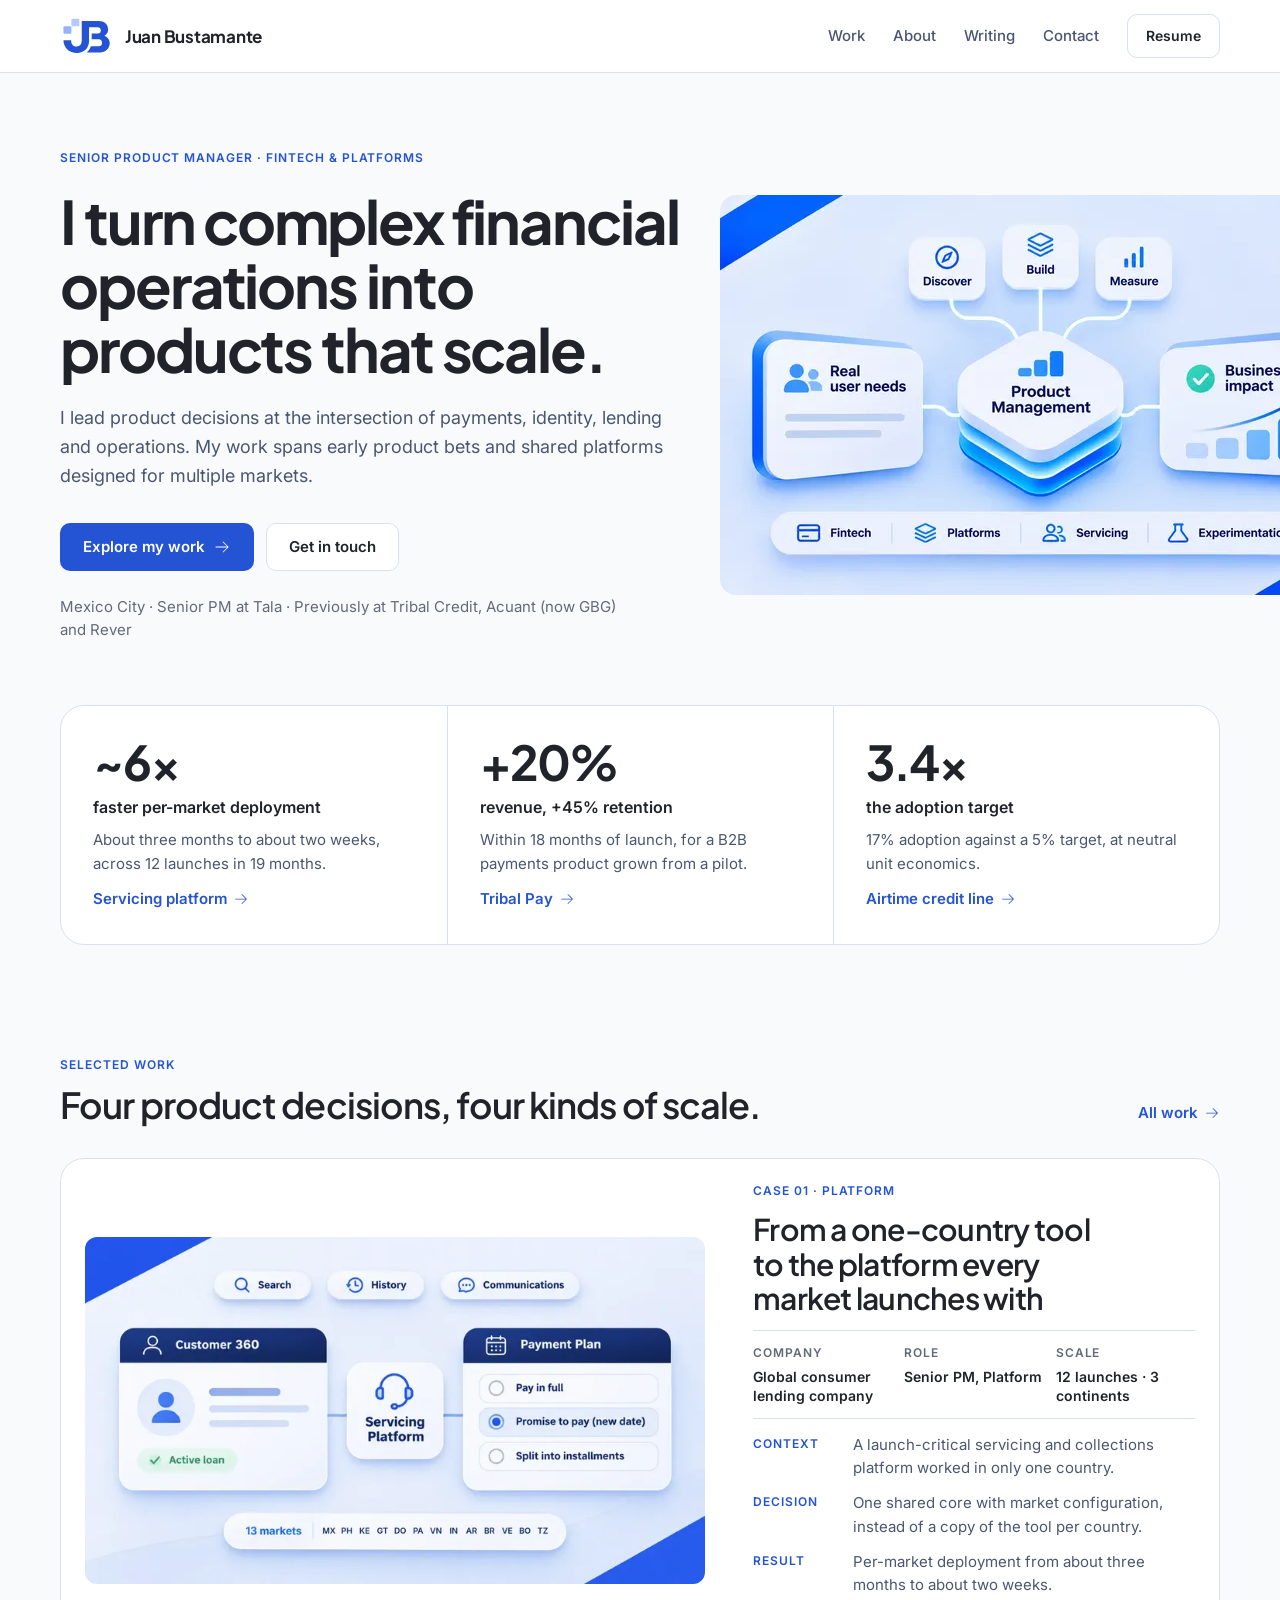
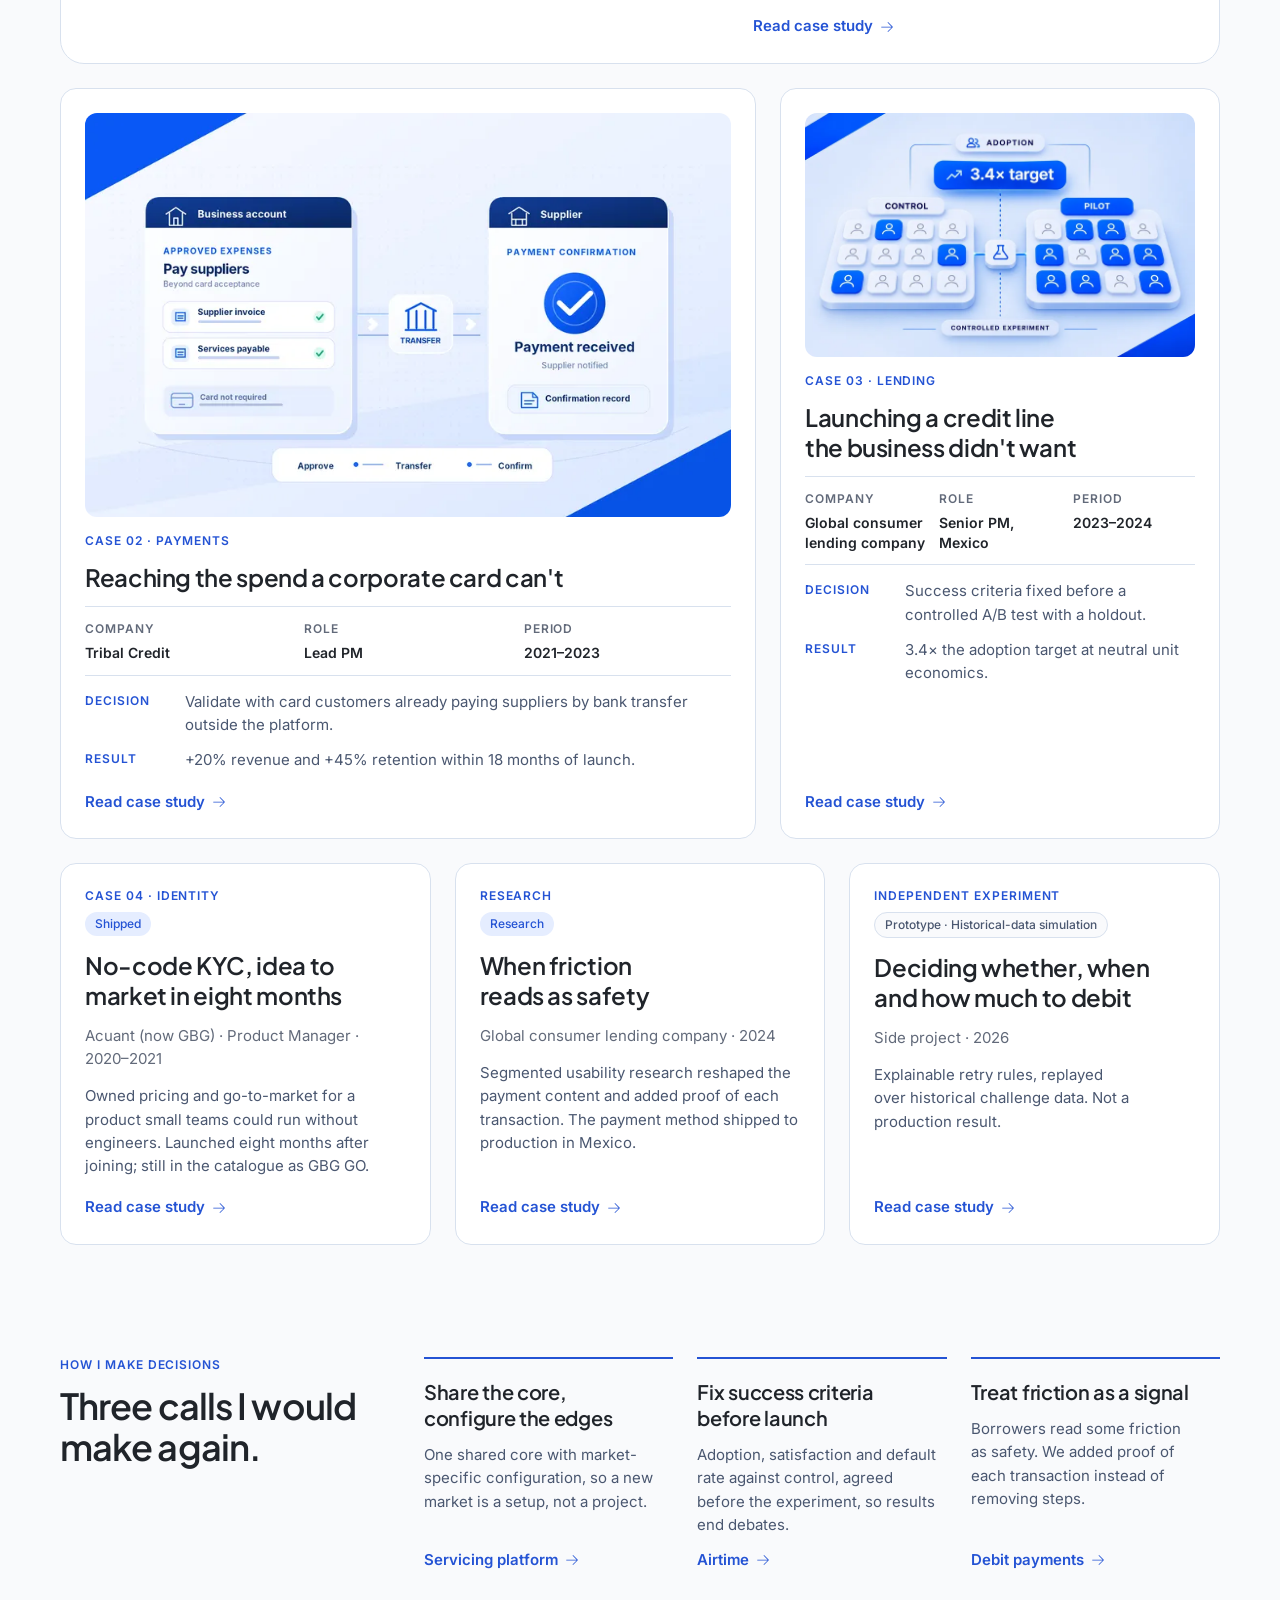
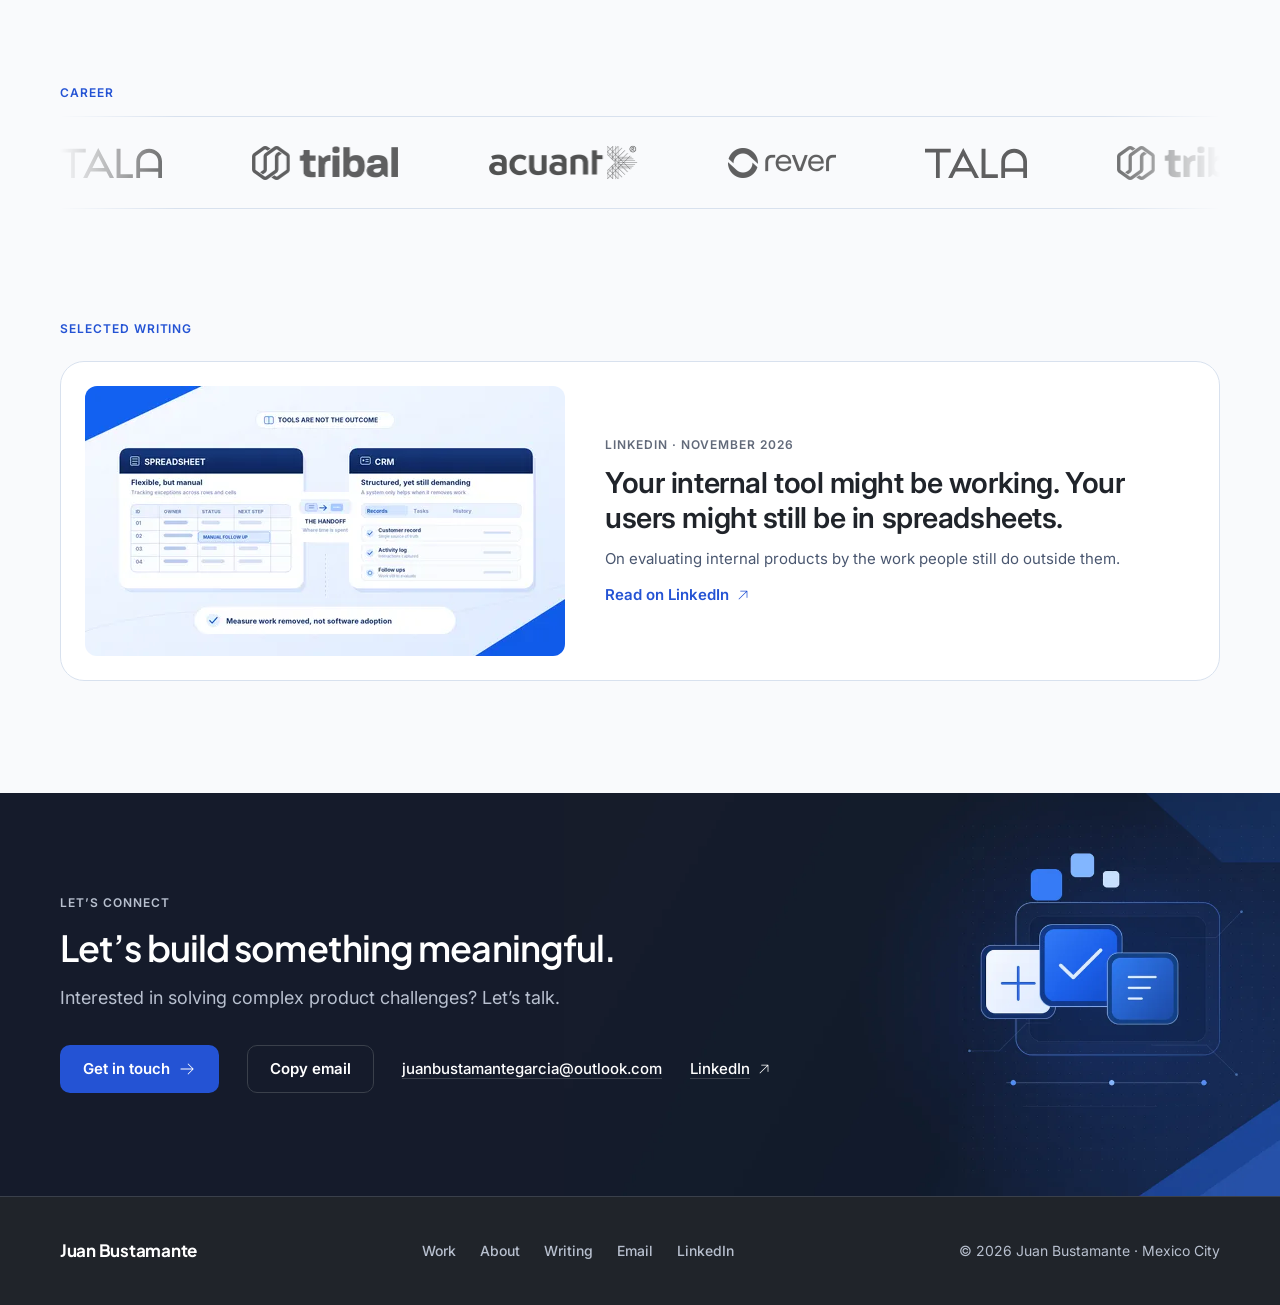
==== commit c472a306: "Deploy 0dc5a46" ====
--- a/index.html
+++ b/index.html
@@ -4,7 +4,7 @@
 </style>
 <link rel="stylesheet" href="/_astro/index.C8xuXt0b.css">
 <style>.cover[data-astro-cid-e5kvktnr]{position:relative;margin:0;border-radius:12px;overflow:hidden;background:var(--color-surface-alt)}.cover[data-astro-cid-e5kvktnr] img[data-astro-cid-e5kvktnr]{width:100%;height:auto}.fig-wrap[data-astro-cid-e5kvktnr]{margin:0}
-</style></head> <body> <a class="sr-only skip" href="#main">Skip to content</a> <header class="hd" style="view-transition-name: site-header" data-astro-cid-3ef6ksr2> <div class="wrap bar" data-astro-cid-3ef6ksr2> <a class="brand" href="/" aria-label="Juan Bustamante, home" data-astro-cid-3ef6ksr2><span class="logo logo-dark" data-astro-cid-tvrurpns> <img class="sym" src="/brand/jb_plataforma_modular.svg" alt="" width="53" height="40" decoding="async" data-astro-cid-tvrurpns> <span class="name" data-astro-cid-tvrurpns>Juan Bustamante</span> </span> </a> <nav class="desk" aria-label="Main" data-astro-cid-3ef6ksr2> <ul data-astro-cid-3ef6ksr2> <li data-astro-cid-3ef6ksr2><a href="/work/" data-astro-cid-3ef6ksr2>Work</a></li><li data-astro-cid-3ef6ksr2><a href="/about/" data-astro-cid-3ef6ksr2>About</a></li><li data-astro-cid-3ef6ksr2><a href="/writing/" data-astro-cid-3ef6ksr2>Writing</a></li><li data-astro-cid-3ef6ksr2><a href="#contact" data-astro-cid-3ef6ksr2>Contact</a></li> <li data-astro-cid-3ef6ksr2><a class="btn btn-secondary" href="/resume/" data-astro-cid-3ef6ksr2>Resume</a></li> </ul> </nav> <details class="mob" id="mobile-menu" data-astro-cid-3ef6ksr2> <summary aria-label="Open menu" data-astro-cid-3ef6ksr2><span class="bars" aria-hidden="true" data-astro-cid-3ef6ksr2><i data-astro-cid-3ef6ksr2></i><i data-astro-cid-3ef6ksr2></i></span></summary> <nav class="panel" aria-label="Main" data-astro-cid-3ef6ksr2> <a class="item" href="/work/" data-astro-cid-3ef6ksr2>Work<svg width="18" height="18" viewBox="0 0 256 256" fill="currentColor" aria-hidden="true" focusable="false"><path d="M220.24,132.24l-72,72a6,6,0,0,1-8.48-8.48L201.51,134H40a6,6,0,0,1,0-12H201.51L139.76,60.24a6,6,0,0,1,8.48-8.48l72,72A6,6,0,0,1,220.24,132.24Z"/></svg></a><a class="item" href="/about/" data-astro-cid-3ef6ksr2>About<svg width="18" height="18" viewBox="0 0 256 256" fill="currentColor" aria-hidden="true" focusable="false"><path d="M220.24,132.24l-72,72a6,6,0,0,1-8.48-8.48L201.51,134H40a6,6,0,0,1,0-12H201.51L139.76,60.24a6,6,0,0,1,8.48-8.48l72,72A6,6,0,0,1,220.24,132.24Z"/></svg></a><a class="item" href="/writing/" data-astro-cid-3ef6ksr2>Writing<svg width="18" height="18" viewBox="0 0 256 256" fill="currentColor" aria-hidden="true" focusable="false"><path d="M220.24,132.24l-72,72a6,6,0,0,1-8.48-8.48L201.51,134H40a6,6,0,0,1,0-12H201.51L139.76,60.24a6,6,0,0,1,8.48-8.48l72,72A6,6,0,0,1,220.24,132.24Z"/></svg></a><a class="item" href="#contact" data-astro-cid-3ef6ksr2>Contact<svg width="18" height="18" viewBox="0 0 256 256" fill="currentColor" aria-hidden="true" focusable="false"><path d="M220.24,132.24l-72,72a6,6,0,0,1-8.48-8.48L201.51,134H40a6,6,0,0,1,0-12H201.51L139.76,60.24a6,6,0,0,1,8.48-8.48l72,72A6,6,0,0,1,220.24,132.24Z"/></svg></a> <a class="btn btn-secondary cta" href="/resume/" data-astro-cid-3ef6ksr2>Resume</a> </nav> </details> </div> </header> <script type="module">const e=document.getElementById("mobile-menu");if(e){const t=e.querySelector("summary");document.addEventListener("keydown",n=>{n.key==="Escape"&&e.open&&(e.open=!1,t?.focus())}),e.querySelectorAll("a").forEach(n=>n.addEventListener("click",()=>{e.open=!1})),e.addEventListener("toggle",()=>t?.setAttribute("aria-label",e.open?"Close menu":"Open menu"))}</script>  <main id="main">  <section class="hero" data-astro-cid-j7pv25f6> <div class="wrap hero-grid" data-astro-cid-j7pv25f6> <div class="hero-text" data-astro-cid-j7pv25f6> <p class="eyebrow reveal" style="--d:0s" data-astro-cid-j7pv25f6>Senior Product Manager · Fintech &amp; Platforms</p> <h1 class="h1 reveal" style="--d:.04s" data-astro-cid-j7pv25f6>I turn complex financial operations into products that scale.</h1> <p class="lead reveal" style="--d:.08s" data-astro-cid-j7pv25f6>I lead product decisions at the intersection of payments, identity, lending and operations. My work spans early product bets and shared platforms designed for multiple markets.</p> <div class="acts reveal" style="--d:.12s" data-astro-cid-j7pv25f6> <a class="btn btn-primary" href="#work" data-astro-cid-j7pv25f6>Explore my work <svg width="18" height="18" viewBox="0 0 256 256" fill="currentColor" aria-hidden="true" focusable="false"><path d="M220.24,132.24l-72,72a6,6,0,0,1-8.48-8.48L201.51,134H40a6,6,0,0,1,0-12H201.51L139.76,60.24a6,6,0,0,1,8.48-8.48l72,72A6,6,0,0,1,220.24,132.24Z"/></svg></a> <a class="btn btn-secondary" href="#contact" data-astro-cid-j7pv25f6>Get in touch</a> </div> <p class="small meta reveal" style="--d:.16s" data-astro-cid-j7pv25f6>Mexico City · Senior PM at Tala · Previously at Tribal Credit, Acuant (now GBG) and Rever</p> </div> <figure class="hero-art reveal" style="--d:.12s" data-astro-cid-j7pv25f6> <div class="art-frame" data-astro-cid-j7pv25f6><img src="/_astro/VIS01.CSY-rHZb_vjPIj.webp" srcset="/_astro/VIS01.CSY-rHZb_1XmLU9.webp 640w, /_astro/VIS01.CSY-rHZb_1hX7U4.webp 960w, /_astro/VIS01.CSY-rHZb_KARuj.webp 1280w" alt="Conceptual illustration: product management connects real user needs with business impact through discover, build and measure, across fintech, platforms, servicing and experimentation." sizes="(max-width: 1024px) 100vw, 640px" loading="eager" fetchpriority="high" data-astro-cid-j7pv25f6="true" decoding="async" width="1587" height="991"></div> </figure> </div> </section>  <section class="wrap" aria-label="Selected outcomes" data-astro-cid-j7pv25f6> <div class="evidence card" data-astro-cid-j7pv25f6> <div class="metric" data-astro-cid-3djspe32> <p class="fig" data-astro-cid-3djspe32>~6×</p> <p class="lab" data-astro-cid-3djspe32>faster per-market deployment</p> <p class="small ctx" data-astro-cid-3djspe32>About three months to about two weeks, across 12 launches in 19 months.</p> <a class="link" href="/work/servicing-platform/" data-astro-cid-3djspe32>Servicing platform <svg width="16" height="16" viewBox="0 0 256 256" fill="currentColor" aria-hidden="true" focusable="false"><path d="M220.24,132.24l-72,72a6,6,0,0,1-8.48-8.48L201.51,134H40a6,6,0,0,1,0-12H201.51L139.76,60.24a6,6,0,0,1,8.48-8.48l72,72A6,6,0,0,1,220.24,132.24Z"/></svg></a> </div> <div class="metric" data-astro-cid-3djspe32> <p class="fig" data-astro-cid-3djspe32>+20%</p> <p class="lab" data-astro-cid-3djspe32>revenue, +45% retention</p> <p class="small ctx" data-astro-cid-3djspe32>Within 18 months of launch, for a B2B payments product grown from a pilot.</p> <a class="link" href="/work/tribal-pay/" data-astro-cid-3djspe32>Tribal Pay <svg width="16" height="16" viewBox="0 0 256 256" fill="currentColor" aria-hidden="true" focusable="false"><path d="M220.24,132.24l-72,72a6,6,0,0,1-8.48-8.48L201.51,134H40a6,6,0,0,1,0-12H201.51L139.76,60.24a6,6,0,0,1,8.48-8.48l72,72A6,6,0,0,1,220.24,132.24Z"/></svg></a> </div> <div class="metric" data-astro-cid-3djspe32> <p class="fig" data-astro-cid-3djspe32>3.4×</p> <p class="lab" data-astro-cid-3djspe32>the adoption target</p> <p class="small ctx" data-astro-cid-3djspe32>17% adoption against a 5% target, at neutral unit economics.</p> <a class="link" href="/work/airtime/" data-astro-cid-3djspe32>Airtime credit line <svg width="16" height="16" viewBox="0 0 256 256" fill="currentColor" aria-hidden="true" focusable="false"><path d="M220.24,132.24l-72,72a6,6,0,0,1-8.48-8.48L201.51,134H40a6,6,0,0,1,0-12H201.51L139.76,60.24a6,6,0,0,1,8.48-8.48l72,72A6,6,0,0,1,220.24,132.24Z"/></svg></a> </div>  </div> </section>  <section id="work" class="wrap section" aria-labelledby="work-h" data-astro-cid-j7pv25f6> <div class="head row" data-astro-cid-j7pv25f6> <div class="head" data-astro-cid-j7pv25f6><p class="eyebrow" data-astro-cid-j7pv25f6>Selected work</p><h2 id="work-h" class="h2" data-astro-cid-j7pv25f6>Four product decisions, four kinds of scale.</h2></div> <a class="link" href="/work/" data-astro-cid-j7pv25f6>All work <svg width="16" height="16" viewBox="0 0 256 256" fill="currentColor" aria-hidden="true" focusable="false"><path d="M220.24,132.24l-72,72a6,6,0,0,1-8.48-8.48L201.51,134H40a6,6,0,0,1,0-12H201.51L139.76,60.24a6,6,0,0,1,8.48-8.48l72,72A6,6,0,0,1,220.24,132.24Z"/></svg></a> </div> <div class="work" data-astro-cid-j7pv25f6> <a class="cc cc-featured reveal-card" href="/work/servicing-platform/" data-astro-cid-tklfeeew> <div class="vis" data-astro-cid-tklfeeew> <figure class="fig-wrap" data-astro-cid-e5kvktnr> <div class="cover" data-astro-cid-e5kvktnr> <img src="/_astro/VIS02.ahaWbF9-_HFrYT.webp" srcset="/_astro/VIS02.ahaWbF9-_ZydSda.webp 480w, /_astro/VIS02.ahaWbF9-_Z1bBGl1.webp 800w, /_astro/VIS02.ahaWbF9-_Z2rDkKP.webp 1200w, /_astro/VIS02.ahaWbF9-_HFrYT.webp 1232w" alt="Conceptual illustration of the servicing platform: customer and payment-plan panels around a shared servicing core, with search, history and communications, across 13 markets: Mexico, the Philippines, Kenya, Guatemala, the Dominican Republic, Panama, Vietnam, India, Argentina, Brazil, Venezuela, Bolivia and Tanzania." sizes="(max-width: 900px) 100vw, 620px" loading="lazy" decoding="async" data-astro-cid-e5kvktnr="true" fetchpriority="auto" width="1232" height="690"> </div> </figure>  </div> <div class="body" data-astro-cid-tklfeeew> <p class="kick" data-astro-cid-tklfeeew> <span class="eyebrow" data-astro-cid-tklfeeew>Case 01 · Platform</span>  </p> <h3 data-astro-cid-tklfeeew="true" class="title h2">From a one-country tool to the platform every market launches with</h3> <dl class="cm" data-astro-cid-rmfyah2c> <div data-astro-cid-rmfyah2c><dt class="label" data-astro-cid-rmfyah2c>Company</dt><dd data-astro-cid-rmfyah2c>Global consumer lending company</dd></div><div data-astro-cid-rmfyah2c><dt class="label" data-astro-cid-rmfyah2c>Role</dt><dd data-astro-cid-rmfyah2c>Senior PM, Platform</dd></div><div data-astro-cid-rmfyah2c><dt class="label" data-astro-cid-rmfyah2c>Scale</dt><dd data-astro-cid-rmfyah2c>12 launches · 3 continents</dd></div> </dl>  <dl class="rows" data-astro-cid-tklfeeew> <div data-astro-cid-tklfeeew><dt class="eyebrow" data-astro-cid-tklfeeew>Context</dt><dd data-astro-cid-tklfeeew>A launch-critical servicing and collections platform worked in only one country.</dd></div> <div data-astro-cid-tklfeeew><dt class="eyebrow" data-astro-cid-tklfeeew>Decision</dt><dd data-astro-cid-tklfeeew>One shared core with market configuration, instead of a copy of the tool per country.</dd></div> <div data-astro-cid-tklfeeew><dt class="eyebrow" data-astro-cid-tklfeeew>Result</dt><dd data-astro-cid-tklfeeew>Per-market deployment from about three months to about two weeks.</dd></div> </dl> <span class="link" data-astro-cid-tklfeeew>Read case study <svg width="16" height="16" viewBox="0 0 256 256" fill="currentColor" aria-hidden="true" focusable="false"><path d="M220.24,132.24l-72,72a6,6,0,0,1-8.48-8.48L201.51,134H40a6,6,0,0,1,0-12H201.51L139.76,60.24a6,6,0,0,1,8.48-8.48l72,72A6,6,0,0,1,220.24,132.24Z"/></svg></span> </div> </a>  <div class="two" data-astro-cid-j7pv25f6> <a class="cc cc-standard reveal-card" href="/work/tribal-pay/" data-astro-cid-tklfeeew> <div class="vis" data-astro-cid-tklfeeew> <figure class="fig-wrap" data-astro-cid-e5kvktnr> <div class="cover" data-astro-cid-e5kvktnr> <img src="/_astro/VIS03.CU8AbinM_Z1uxweD.webp" srcset="/_astro/VIS03.CU8AbinM_Z1Q0UUn.webp 480w, /_astro/VIS03.CU8AbinM_Z1ACyvq.webp 800w, /_astro/VIS03.CU8AbinM_nqCq1.webp 1200w, /_astro/VIS03.CU8AbinM_Z1uxweD.webp 1600w" alt="Illustrative payment flow: a business account pays a supplier by bank transfer, approve, transfer and confirm, without needing a card." sizes="(max-width: 760px) 100vw, 560px" loading="lazy" decoding="async" data-astro-cid-e5kvktnr="true" fetchpriority="auto" width="1600" height="1000"> </div> </figure>  </div> <div class="body" data-astro-cid-tklfeeew> <p class="kick" data-astro-cid-tklfeeew> <span class="eyebrow" data-astro-cid-tklfeeew>Case 02 · Payments</span>  </p> <h3 data-astro-cid-tklfeeew="true" class="title h3">Reaching the spend a corporate card can&#39;t</h3> <dl class="cm" data-astro-cid-rmfyah2c> <div data-astro-cid-rmfyah2c><dt class="label" data-astro-cid-rmfyah2c>Company</dt><dd data-astro-cid-rmfyah2c>Tribal Credit</dd></div><div data-astro-cid-rmfyah2c><dt class="label" data-astro-cid-rmfyah2c>Role</dt><dd data-astro-cid-rmfyah2c>Lead PM</dd></div><div data-astro-cid-rmfyah2c><dt class="label" data-astro-cid-rmfyah2c>Period</dt><dd data-astro-cid-rmfyah2c>2021–2023</dd></div> </dl>  <dl class="rows" data-astro-cid-tklfeeew>  <div data-astro-cid-tklfeeew><dt class="eyebrow" data-astro-cid-tklfeeew>Decision</dt><dd data-astro-cid-tklfeeew>Validate with card customers already paying suppliers by bank transfer outside the platform.</dd></div> <div data-astro-cid-tklfeeew><dt class="eyebrow" data-astro-cid-tklfeeew>Result</dt><dd data-astro-cid-tklfeeew>+20% revenue and +45% retention within 18 months of launch.</dd></div> </dl> <span class="link" data-astro-cid-tklfeeew>Read case study <svg width="16" height="16" viewBox="0 0 256 256" fill="currentColor" aria-hidden="true" focusable="false"><path d="M220.24,132.24l-72,72a6,6,0,0,1-8.48-8.48L201.51,134H40a6,6,0,0,1,0-12H201.51L139.76,60.24a6,6,0,0,1,8.48-8.48l72,72A6,6,0,0,1,220.24,132.24Z"/></svg></span> </div> </a> <a class="cc cc-standard reveal-card" href="/work/airtime/" data-astro-cid-tklfeeew> <div class="vis" data-astro-cid-tklfeeew> <figure class="fig-wrap" data-astro-cid-e5kvktnr> <div class="cover" data-astro-cid-e5kvktnr> <img src="/_astro/VIS04.DXTQLnS4_2rn1Jt.webp" srcset="/_astro/VIS04.DXTQLnS4_1V0QHd.webp 480w, /_astro/VIS04.DXTQLnS4_Z1iDzAb.webp 800w, /_astro/VIS04.DXTQLnS4_ZHYVJa.webp 1200w, /_astro/VIS04.DXTQLnS4_2rn1Jt.webp 1586w" alt="Simplified experiment summary: control and pilot groups in a controlled experiment, with adoption at 3.4 times the target." sizes="(max-width: 760px) 100vw, 560px" loading="lazy" decoding="async" data-astro-cid-e5kvktnr="true" fetchpriority="auto" width="1586" height="992"> </div> </figure>  </div> <div class="body" data-astro-cid-tklfeeew> <p class="kick" data-astro-cid-tklfeeew> <span class="eyebrow" data-astro-cid-tklfeeew>Case 03 · Lending</span>  </p> <h3 data-astro-cid-tklfeeew="true" class="title h3">Launching a credit line the business didn&#39;t want</h3> <dl class="cm" data-astro-cid-rmfyah2c> <div data-astro-cid-rmfyah2c><dt class="label" data-astro-cid-rmfyah2c>Company</dt><dd data-astro-cid-rmfyah2c>Global consumer lending company</dd></div><div data-astro-cid-rmfyah2c><dt class="label" data-astro-cid-rmfyah2c>Role</dt><dd data-astro-cid-rmfyah2c>Senior PM, Mexico</dd></div><div data-astro-cid-rmfyah2c><dt class="label" data-astro-cid-rmfyah2c>Period</dt><dd data-astro-cid-rmfyah2c>2023–2024</dd></div> </dl>  <dl class="rows" data-astro-cid-tklfeeew>  <div data-astro-cid-tklfeeew><dt class="eyebrow" data-astro-cid-tklfeeew>Decision</dt><dd data-astro-cid-tklfeeew>Success criteria fixed before a controlled A/B test with a holdout.</dd></div> <div data-astro-cid-tklfeeew><dt class="eyebrow" data-astro-cid-tklfeeew>Result</dt><dd data-astro-cid-tklfeeew>3.4× the adoption target at neutral unit economics.</dd></div> </dl> <span class="link" data-astro-cid-tklfeeew>Read case study <svg width="16" height="16" viewBox="0 0 256 256" fill="currentColor" aria-hidden="true" focusable="false"><path d="M220.24,132.24l-72,72a6,6,0,0,1-8.48-8.48L201.51,134H40a6,6,0,0,1,0-12H201.51L139.76,60.24a6,6,0,0,1,8.48-8.48l72,72A6,6,0,0,1,220.24,132.24Z"/></svg></span> </div> </a>  </div> <div class="three" data-astro-cid-j7pv25f6> <a class="cc cc-compact reveal-card" href="/work/acuantgo/" data-astro-cid-tklfeeew>  <div class="body" data-astro-cid-tklfeeew> <p class="kick" data-astro-cid-tklfeeew> <span class="eyebrow" data-astro-cid-tklfeeew>Case 04 · Identity</span> <span class="st st-production" data-astro-cid-k4mc657y>Shipped</span>  </p> <h3 data-astro-cid-tklfeeew="true" class="title h3">No-code KYC, idea to market in eight months</h3> <p class="small meta" data-astro-cid-tklfeeew>Acuant (now GBG) · Product Manager · 2020–2021</p> <p class="small" data-astro-cid-tklfeeew>Owned pricing and go-to-market for a product small teams could run without engineers. Launched eight months after joining; still in the catalogue as GBG GO.</p> <span class="link" data-astro-cid-tklfeeew>Read case study <svg width="16" height="16" viewBox="0 0 256 256" fill="currentColor" aria-hidden="true" focusable="false"><path d="M220.24,132.24l-72,72a6,6,0,0,1-8.48-8.48L201.51,134H40a6,6,0,0,1,0-12H201.51L139.76,60.24a6,6,0,0,1,8.48-8.48l72,72A6,6,0,0,1,220.24,132.24Z"/></svg></span> </div> </a> <a class="cc cc-compact reveal-card" href="/work/debit-payments/" data-astro-cid-tklfeeew>  <div class="body" data-astro-cid-tklfeeew> <p class="kick" data-astro-cid-tklfeeew> <span class="eyebrow" data-astro-cid-tklfeeew>Research</span> <span class="st st-research" data-astro-cid-k4mc657y>Research</span>  </p> <h3 data-astro-cid-tklfeeew="true" class="title h3">When friction reads as safety</h3> <p class="small meta" data-astro-cid-tklfeeew>Global consumer lending company · 2024</p> <p class="small" data-astro-cid-tklfeeew>Segmented usability research reshaped the payment content and added proof of each transaction. The payment method shipped to production in Mexico.</p> <span class="link" data-astro-cid-tklfeeew>Read case study <svg width="16" height="16" viewBox="0 0 256 256" fill="currentColor" aria-hidden="true" focusable="false"><path d="M220.24,132.24l-72,72a6,6,0,0,1-8.48-8.48L201.51,134H40a6,6,0,0,1,0-12H201.51L139.76,60.24a6,6,0,0,1,8.48-8.48l72,72A6,6,0,0,1,220.24,132.24Z"/></svg></span> </div> </a> <a class="cc cc-compact reveal-card" href="/work/smart-retry/" data-astro-cid-tklfeeew>  <div class="body" data-astro-cid-tklfeeew> <p class="kick" data-astro-cid-tklfeeew> <span class="eyebrow" data-astro-cid-tklfeeew>Independent experiment</span> <span class="st st-prototype" data-astro-cid-k4mc657y>Prototype · Historical-data simulation</span>  </p> <h3 data-astro-cid-tklfeeew="true" class="title h3">Deciding whether, when and how much to debit</h3> <p class="small meta" data-astro-cid-tklfeeew>Side project · 2026</p> <p class="small" data-astro-cid-tklfeeew>Explainable retry rules, replayed over historical challenge data. Not a production result.</p> <span class="link" data-astro-cid-tklfeeew>Read case study <svg width="16" height="16" viewBox="0 0 256 256" fill="currentColor" aria-hidden="true" focusable="false"><path d="M220.24,132.24l-72,72a6,6,0,0,1-8.48-8.48L201.51,134H40a6,6,0,0,1,0-12H201.51L139.76,60.24a6,6,0,0,1,8.48-8.48l72,72A6,6,0,0,1,220.24,132.24Z"/></svg></span> </div> </a>  </div> </div> </section>  <section class="wrap section calls-sec" aria-labelledby="calls-h" data-astro-cid-j7pv25f6> <div class="calls-head" data-astro-cid-j7pv25f6> <p class="eyebrow" data-astro-cid-j7pv25f6>How I make decisions</p> <h2 id="calls-h" class="h2" data-astro-cid-j7pv25f6>Three calls I would make again.</h2> </div> <ol class="calls" data-astro-cid-j7pv25f6> <li data-astro-cid-j7pv25f6> <h3 class="ct" data-astro-cid-j7pv25f6>Share the core, configure the edges</h3> <p class="small" data-astro-cid-j7pv25f6>One shared core with market-specific configuration, so a new market is a setup, not a project.</p> <a class="link" href="/work/servicing-platform/" data-astro-cid-j7pv25f6>Servicing platform <svg width="16" height="16" viewBox="0 0 256 256" fill="currentColor" aria-hidden="true" focusable="false"><path d="M220.24,132.24l-72,72a6,6,0,0,1-8.48-8.48L201.51,134H40a6,6,0,0,1,0-12H201.51L139.76,60.24a6,6,0,0,1,8.48-8.48l72,72A6,6,0,0,1,220.24,132.24Z"/></svg></a> </li><li data-astro-cid-j7pv25f6> <h3 class="ct" data-astro-cid-j7pv25f6>Fix success criteria before launch</h3> <p class="small" data-astro-cid-j7pv25f6>Adoption, satisfaction and default rate against control, agreed before the experiment, so results end debates.</p> <a class="link" href="/work/airtime/" data-astro-cid-j7pv25f6>Airtime <svg width="16" height="16" viewBox="0 0 256 256" fill="currentColor" aria-hidden="true" focusable="false"><path d="M220.24,132.24l-72,72a6,6,0,0,1-8.48-8.48L201.51,134H40a6,6,0,0,1,0-12H201.51L139.76,60.24a6,6,0,0,1,8.48-8.48l72,72A6,6,0,0,1,220.24,132.24Z"/></svg></a> </li><li data-astro-cid-j7pv25f6> <h3 class="ct" data-astro-cid-j7pv25f6>Treat friction as a signal</h3> <p class="small" data-astro-cid-j7pv25f6>Borrowers read some friction as safety. We added proof of each transaction instead of removing steps.</p> <a class="link" href="/work/debit-payments/" data-astro-cid-j7pv25f6>Debit payments <svg width="16" height="16" viewBox="0 0 256 256" fill="currentColor" aria-hidden="true" focusable="false"><path d="M220.24,132.24l-72,72a6,6,0,0,1-8.48-8.48L201.51,134H40a6,6,0,0,1,0-12H201.51L139.76,60.24a6,6,0,0,1,8.48-8.48l72,72A6,6,0,0,1,220.24,132.24Z"/></svg></a> </li> </ol> </section>  <section class="wrap section" aria-labelledby="career-h" data-astro-cid-j7pv25f6> <h2 class="eyebrow car-h" id="career-h" data-astro-cid-j7pv25f6>Career</h2> <div class="marquee" data-astro-cid-h2jlyvcc> <ul class="group" aria-label="Companies I have worked at" data-astro-cid-h2jlyvcc> <li data-astro-cid-h2jlyvcc><img src="/_astro/tala.KWuUKYhN_2uClXd.svg" alt="Tala" style="height:30px" loading="lazy" decoding="async" data-astro-cid-h2jlyvcc="true" fetchpriority="auto" width="204" height="60"></li><li data-astro-cid-h2jlyvcc><img src="/_astro/tribal-credit.D6eYrQV5_Z241zcx.webp" alt="Tribal Credit" style="height:34px" loading="lazy" decoding="async" data-astro-cid-h2jlyvcc="true" fetchpriority="auto" width="293" height="68"></li><li data-astro-cid-h2jlyvcc><img src="/_astro/acuant.B50wEtwg_ZFH0Hr.webp" alt="Acuant (now GBG)" style="height:30px" loading="lazy" decoding="async" data-astro-cid-h2jlyvcc="true" fetchpriority="auto" width="258" height="60"></li><li data-astro-cid-h2jlyvcc><img src="/_astro/rever.C7Z3kMka_1NH39p.webp" alt="Rever" style="height:30px" loading="lazy" decoding="async" data-astro-cid-h2jlyvcc="true" fetchpriority="auto" width="216" height="60"></li> <li aria-hidden="true" data-astro-cid-h2jlyvcc><img src="/_astro/tala.KWuUKYhN_2uClXd.svg" alt style="height:30px" loading="lazy" decoding="async" data-astro-cid-h2jlyvcc="true" fetchpriority="auto" width="204" height="60"></li><li aria-hidden="true" data-astro-cid-h2jlyvcc><img src="/_astro/tribal-credit.D6eYrQV5_Z241zcx.webp" alt style="height:34px" loading="lazy" decoding="async" data-astro-cid-h2jlyvcc="true" fetchpriority="auto" width="293" height="68"></li><li aria-hidden="true" data-astro-cid-h2jlyvcc><img src="/_astro/acuant.B50wEtwg_ZFH0Hr.webp" alt style="height:30px" loading="lazy" decoding="async" data-astro-cid-h2jlyvcc="true" fetchpriority="auto" width="258" height="60"></li><li aria-hidden="true" data-astro-cid-h2jlyvcc><img src="/_astro/rever.C7Z3kMka_1NH39p.webp" alt style="height:30px" loading="lazy" decoding="async" data-astro-cid-h2jlyvcc="true" fetchpriority="auto" width="216" height="60"></li> </ul> <ul class="group" aria-hidden="true" data-astro-cid-h2jlyvcc> <li data-astro-cid-h2jlyvcc><img src="/_astro/tala.KWuUKYhN_2uClXd.svg" alt style="height:30px" loading="lazy" decoding="async" data-astro-cid-h2jlyvcc="true" fetchpriority="auto" width="204" height="60"></li><li data-astro-cid-h2jlyvcc><img src="/_astro/tribal-credit.D6eYrQV5_Z241zcx.webp" alt style="height:34px" loading="lazy" decoding="async" data-astro-cid-h2jlyvcc="true" fetchpriority="auto" width="293" height="68"></li><li data-astro-cid-h2jlyvcc><img src="/_astro/acuant.B50wEtwg_ZFH0Hr.webp" alt style="height:30px" loading="lazy" decoding="async" data-astro-cid-h2jlyvcc="true" fetchpriority="auto" width="258" height="60"></li><li data-astro-cid-h2jlyvcc><img src="/_astro/rever.C7Z3kMka_1NH39p.webp" alt style="height:30px" loading="lazy" decoding="async" data-astro-cid-h2jlyvcc="true" fetchpriority="auto" width="216" height="60"></li><li data-astro-cid-h2jlyvcc><img src="/_astro/tala.KWuUKYhN_2uClXd.svg" alt style="height:30px" loading="lazy" decoding="async" data-astro-cid-h2jlyvcc="true" fetchpriority="auto" width="204" height="60"></li><li data-astro-cid-h2jlyvcc><img src="/_astro/tribal-credit.D6eYrQV5_Z241zcx.webp" alt style="height:34px" loading="lazy" decoding="async" data-astro-cid-h2jlyvcc="true" fetchpriority="auto" width="293" height="68"></li><li data-astro-cid-h2jlyvcc><img src="/_astro/acuant.B50wEtwg_ZFH0Hr.webp" alt style="height:30px" loading="lazy" decoding="async" data-astro-cid-h2jlyvcc="true" fetchpriority="auto" width="258" height="60"></li><li data-astro-cid-h2jlyvcc><img src="/_astro/rever.C7Z3kMka_1NH39p.webp" alt style="height:30px" loading="lazy" decoding="async" data-astro-cid-h2jlyvcc="true" fetchpriority="auto" width="216" height="60"></li> </ul> </div>  </section>  <section class="wrap section writing" aria-labelledby="wr-h" data-astro-cid-j7pv25f6> <h2 class="eyebrow" id="wr-h" data-astro-cid-j7pv25f6>Selected writing</h2> <a class="post card" href="https://lnkd.in/p/g5ti3D_t" rel="noopener" target="_blank" data-astro-cid-j7pv25f6> <img src="/_astro/VIS10.Lv4frNdm_2mVlfW.webp" srcset="/_astro/VIS10.Lv4frNdm_Z1L8KzJ.webp 480w, /_astro/VIS10.Lv4frNdm_nokQw.webp 960w" alt="Editorial illustration: a manual spreadsheet next to a CRM, with the line: measure work removed, not software adoption." sizes="(max-width: 1024px) 100vw, 480px" data-astro-cid-j7pv25f6="true" loading="lazy" decoding="async" fetchpriority="auto" width="1600" height="900" class="post-img"> <span class="post-txt" data-astro-cid-j7pv25f6> <span class="label" data-astro-cid-j7pv25f6>LinkedIn · November 2026</span> <span class="h3 pt" data-astro-cid-j7pv25f6>Your internal tool might be working. Your users might still be in spreadsheets.</span> <span class="small" data-astro-cid-j7pv25f6>On evaluating internal products by the work people still do outside them.</span> <span class="link" data-astro-cid-j7pv25f6>Read on LinkedIn <svg width="16" height="16" viewBox="0 0 256 256" fill="currentColor" aria-hidden="true" focusable="false"><path d="M198,64V168a6,6,0,0,1-12,0V78.48L68.24,196.24a6,6,0,0,1-8.48-8.48L177.52,70H88a6,6,0,0,1,0-12H192A6,6,0,0,1,198,64Z"/></svg></span> </span> </a> </section><section id="contact" class="contact" aria-labelledby="contact-h" data-astro-cid-xmivup5a> <span class="bg" aria-hidden="true" data-astro-cid-xmivup5a><img src="/_astro/VIS11.BCSpYy_R_oPpw8.webp" width="1280" height="720" alt="" loading="lazy" decoding="async" data-astro-cid-xmivup5a></span> <div class="wrap inner" data-astro-cid-xmivup5a> <p class="eyebrow" data-astro-cid-xmivup5a>Let’s connect</p> <h2 id="contact-h" class="h2" data-astro-cid-xmivup5a>Let’s build something meaningful.</h2> <p class="lead" data-astro-cid-xmivup5a>Interested in solving complex product challenges? Let’s talk.</p> <div class="acts" data-astro-cid-xmivup5a> <a class="btn btn-primary" href="mailto:juanbustamantegarcia@outlook.com" data-astro-cid-xmivup5a>Get in touch <svg width="18" height="18" viewBox="0 0 256 256" fill="currentColor" aria-hidden="true" focusable="false"><path d="M220.24,132.24l-72,72a6,6,0,0,1-8.48-8.48L201.51,134H40a6,6,0,0,1,0-12H201.51L139.76,60.24a6,6,0,0,1,8.48-8.48l72,72A6,6,0,0,1,220.24,132.24Z"/></svg></a> <button type="button" class="btn copy" data-copy="juanbustamantegarcia@outlook.com" data-astro-cid-xmivup5a>Copy email</button> <a class="plain" href="mailto:juanbustamantegarcia@outlook.com" data-astro-cid-xmivup5a>juanbustamantegarcia@outlook.com</a> <a class="plain" href="https://www.linkedin.com/in/productmanagerjuan/" rel="noopener" data-astro-cid-xmivup5a>LinkedIn <svg width="16" height="16" viewBox="0 0 256 256" fill="currentColor" aria-hidden="true" focusable="false"><path d="M198,64V168a6,6,0,0,1-12,0V78.48L68.24,196.24a6,6,0,0,1-8.48-8.48L177.52,70H88a6,6,0,0,1,0-12H192A6,6,0,0,1,198,64Z"/></svg></a> </div> <p class="sr-only" role="status" aria-live="polite" id="copy-status" data-astro-cid-xmivup5a></p> </div> </section> <script type="module">document.querySelectorAll("button[data-copy]").forEach(t=>{t.addEventListener("click",async()=>{const e=document.getElementById("copy-status");try{await navigator.clipboard.writeText(t.dataset.copy??""),t.textContent="Copied",e&&(e.textContent="Email address copied"),setTimeout(()=>{t.textContent="Copy email",e&&(e.textContent="")},2e3)}catch{window.location.href=`mailto:${t.dataset.copy}`}})});</script>  </main> <footer class="ft" data-astro-cid-sz7xmlte> <div class="wrap row" data-astro-cid-sz7xmlte> <a href="/" aria-label="Juan Bustamante, home" data-astro-cid-sz7xmlte><span class="logo logo-light" data-astro-cid-tvrurpns>  <span class="name" data-astro-cid-tvrurpns>Juan Bustamante</span> </span> </a> <nav aria-label="Footer" class="links" data-astro-cid-sz7xmlte> <a href="/work/" data-astro-cid-sz7xmlte>Work</a><a href="/about/" data-astro-cid-sz7xmlte>About</a><a href="/writing/" data-astro-cid-sz7xmlte>Writing</a> <a href="mailto:juanbustamantegarcia@outlook.com" data-astro-cid-sz7xmlte>Email</a><a href="https://www.linkedin.com/in/productmanagerjuan/" rel="noopener" data-astro-cid-sz7xmlte>LinkedIn</a> </nav> <span class="copy" data-astro-cid-sz7xmlte>© 2026 Juan Bustamante · Mexico City</span> </div> </footer>  <script>
+</style></head> <body> <a class="sr-only skip" href="#main">Skip to content</a> <header class="hd" style="view-transition-name: site-header" data-astro-cid-3ef6ksr2> <div class="wrap bar" data-astro-cid-3ef6ksr2> <a class="brand" href="/" aria-label="Juan Bustamante, home" data-astro-cid-3ef6ksr2><span class="logo logo-dark" data-astro-cid-tvrurpns> <img class="sym" src="/brand/jb_plataforma_modular.svg" alt="" width="53" height="40" decoding="async" data-astro-cid-tvrurpns> <span class="name" data-astro-cid-tvrurpns>Juan Bustamante</span> </span> </a> <nav class="desk" aria-label="Main" data-astro-cid-3ef6ksr2> <ul data-astro-cid-3ef6ksr2> <li data-astro-cid-3ef6ksr2><a href="/work/" data-astro-cid-3ef6ksr2>Work</a></li><li data-astro-cid-3ef6ksr2><a href="/about/" data-astro-cid-3ef6ksr2>About</a></li><li data-astro-cid-3ef6ksr2><a href="/writing/" data-astro-cid-3ef6ksr2>Writing</a></li><li data-astro-cid-3ef6ksr2><a href="#contact" data-astro-cid-3ef6ksr2>Contact</a></li> <li data-astro-cid-3ef6ksr2><a class="btn btn-secondary" href="/resume/" data-astro-cid-3ef6ksr2>Resume</a></li> </ul> </nav> <details class="mob" id="mobile-menu" data-astro-cid-3ef6ksr2> <summary aria-label="Open menu" data-astro-cid-3ef6ksr2><span class="bars" aria-hidden="true" data-astro-cid-3ef6ksr2><i data-astro-cid-3ef6ksr2></i><i data-astro-cid-3ef6ksr2></i></span></summary> <nav class="panel" aria-label="Main" data-astro-cid-3ef6ksr2> <a class="item" href="/work/" data-astro-cid-3ef6ksr2>Work<svg width="18" height="18" viewBox="0 0 256 256" fill="currentColor" aria-hidden="true" focusable="false"><path d="M220.24,132.24l-72,72a6,6,0,0,1-8.48-8.48L201.51,134H40a6,6,0,0,1,0-12H201.51L139.76,60.24a6,6,0,0,1,8.48-8.48l72,72A6,6,0,0,1,220.24,132.24Z"/></svg></a><a class="item" href="/about/" data-astro-cid-3ef6ksr2>About<svg width="18" height="18" viewBox="0 0 256 256" fill="currentColor" aria-hidden="true" focusable="false"><path d="M220.24,132.24l-72,72a6,6,0,0,1-8.48-8.48L201.51,134H40a6,6,0,0,1,0-12H201.51L139.76,60.24a6,6,0,0,1,8.48-8.48l72,72A6,6,0,0,1,220.24,132.24Z"/></svg></a><a class="item" href="/writing/" data-astro-cid-3ef6ksr2>Writing<svg width="18" height="18" viewBox="0 0 256 256" fill="currentColor" aria-hidden="true" focusable="false"><path d="M220.24,132.24l-72,72a6,6,0,0,1-8.48-8.48L201.51,134H40a6,6,0,0,1,0-12H201.51L139.76,60.24a6,6,0,0,1,8.48-8.48l72,72A6,6,0,0,1,220.24,132.24Z"/></svg></a><a class="item" href="#contact" data-astro-cid-3ef6ksr2>Contact<svg width="18" height="18" viewBox="0 0 256 256" fill="currentColor" aria-hidden="true" focusable="false"><path d="M220.24,132.24l-72,72a6,6,0,0,1-8.48-8.48L201.51,134H40a6,6,0,0,1,0-12H201.51L139.76,60.24a6,6,0,0,1,8.48-8.48l72,72A6,6,0,0,1,220.24,132.24Z"/></svg></a> <a class="btn btn-secondary cta" href="/resume/" data-astro-cid-3ef6ksr2>Resume</a> </nav> </details> </div> </header> <script type="module">const e=document.getElementById("mobile-menu");if(e){const t=e.querySelector("summary");document.addEventListener("keydown",n=>{n.key==="Escape"&&e.open&&(e.open=!1,t?.focus())}),e.querySelectorAll("a").forEach(n=>n.addEventListener("click",()=>{e.open=!1})),e.addEventListener("toggle",()=>t?.setAttribute("aria-label",e.open?"Close menu":"Open menu"))}</script>  <main id="main">  <section class="hero" data-astro-cid-j7pv25f6> <div class="wrap hero-grid" data-astro-cid-j7pv25f6> <div class="hero-text" data-astro-cid-j7pv25f6> <p class="eyebrow reveal" style="--d:0s" data-astro-cid-j7pv25f6>Senior Product Manager · Fintech &amp; Platforms</p> <h1 class="h1 reveal" style="--d:.04s" data-astro-cid-j7pv25f6>I turn complex financial operations into products that scale.</h1> <p class="lead reveal" style="--d:.08s" data-astro-cid-j7pv25f6>I lead product decisions at the intersection of payments, identity, lending and operations. My work spans early product bets and shared platforms designed for multiple markets.</p> <div class="acts reveal" style="--d:.12s" data-astro-cid-j7pv25f6> <a class="btn btn-primary" href="#work" data-astro-cid-j7pv25f6>Explore my work <svg width="18" height="18" viewBox="0 0 256 256" fill="currentColor" aria-hidden="true" focusable="false"><path d="M220.24,132.24l-72,72a6,6,0,0,1-8.48-8.48L201.51,134H40a6,6,0,0,1,0-12H201.51L139.76,60.24a6,6,0,0,1,8.48-8.48l72,72A6,6,0,0,1,220.24,132.24Z"/></svg></a> <a class="btn btn-secondary" href="#contact" data-astro-cid-j7pv25f6>Get in touch</a> </div> <p class="small meta reveal" style="--d:.16s" data-astro-cid-j7pv25f6>Mexico City · Senior PM at Tala · Previously at Tribal Credit, Acuant (now GBG) and Rever</p> </div> <figure class="hero-art reveal" style="--d:.12s" data-astro-cid-j7pv25f6> <div class="art-frame" data-astro-cid-j7pv25f6><img src="/_astro/VIS01.CSY-rHZb_vjPIj.webp" srcset="/_astro/VIS01.CSY-rHZb_1XmLU9.webp 640w, /_astro/VIS01.CSY-rHZb_1hX7U4.webp 960w, /_astro/VIS01.CSY-rHZb_KARuj.webp 1280w" alt="Conceptual illustration: product management connects real user needs with business impact through discover, build and measure, across fintech, platforms, servicing and experimentation." sizes="(max-width: 1024px) 100vw, 640px" loading="eager" fetchpriority="high" data-astro-cid-j7pv25f6="true" decoding="async" width="1587" height="991"></div> </figure> </div> </section>  <section class="wrap" aria-label="Selected outcomes" data-astro-cid-j7pv25f6> <div class="evidence card" data-astro-cid-j7pv25f6> <div class="metric" data-astro-cid-3djspe32> <p class="fig" data-astro-cid-3djspe32>~6×</p> <p class="lab" data-astro-cid-3djspe32>faster per-market deployment</p> <p class="small ctx" data-astro-cid-3djspe32>About three months to about two weeks, across 12 launches in 19 months.</p> <a class="link" href="/work/servicing-platform/" data-astro-cid-3djspe32>Servicing platform <svg width="16" height="16" viewBox="0 0 256 256" fill="currentColor" aria-hidden="true" focusable="false"><path d="M220.24,132.24l-72,72a6,6,0,0,1-8.48-8.48L201.51,134H40a6,6,0,0,1,0-12H201.51L139.76,60.24a6,6,0,0,1,8.48-8.48l72,72A6,6,0,0,1,220.24,132.24Z"/></svg></a> </div> <div class="metric" data-astro-cid-3djspe32> <p class="fig" data-astro-cid-3djspe32>+20%</p> <p class="lab" data-astro-cid-3djspe32>revenue, +45% retention</p> <p class="small ctx" data-astro-cid-3djspe32>Within 18 months of launch, for a B2B payments product grown from a pilot.</p> <a class="link" href="/work/tribal-pay/" data-astro-cid-3djspe32>Tribal Pay <svg width="16" height="16" viewBox="0 0 256 256" fill="currentColor" aria-hidden="true" focusable="false"><path d="M220.24,132.24l-72,72a6,6,0,0,1-8.48-8.48L201.51,134H40a6,6,0,0,1,0-12H201.51L139.76,60.24a6,6,0,0,1,8.48-8.48l72,72A6,6,0,0,1,220.24,132.24Z"/></svg></a> </div> <div class="metric" data-astro-cid-3djspe32> <p class="fig" data-astro-cid-3djspe32>3.4×</p> <p class="lab" data-astro-cid-3djspe32>the adoption target</p> <p class="small ctx" data-astro-cid-3djspe32>17% adoption against a 5% target, at neutral unit economics.</p> <a class="link" href="/work/airtime/" data-astro-cid-3djspe32>Airtime credit line <svg width="16" height="16" viewBox="0 0 256 256" fill="currentColor" aria-hidden="true" focusable="false"><path d="M220.24,132.24l-72,72a6,6,0,0,1-8.48-8.48L201.51,134H40a6,6,0,0,1,0-12H201.51L139.76,60.24a6,6,0,0,1,8.48-8.48l72,72A6,6,0,0,1,220.24,132.24Z"/></svg></a> </div>  </div> </section>  <section id="work" class="wrap section" aria-labelledby="work-h" data-astro-cid-j7pv25f6> <div class="head row" data-astro-cid-j7pv25f6> <div class="head" data-astro-cid-j7pv25f6><p class="eyebrow" data-astro-cid-j7pv25f6>Selected work</p><h2 id="work-h" class="h2" data-astro-cid-j7pv25f6>Four product decisions, four kinds of scale.</h2></div> <a class="link" href="/work/" data-astro-cid-j7pv25f6>All work <svg width="16" height="16" viewBox="0 0 256 256" fill="currentColor" aria-hidden="true" focusable="false"><path d="M220.24,132.24l-72,72a6,6,0,0,1-8.48-8.48L201.51,134H40a6,6,0,0,1,0-12H201.51L139.76,60.24a6,6,0,0,1,8.48-8.48l72,72A6,6,0,0,1,220.24,132.24Z"/></svg></a> </div> <div class="work" data-astro-cid-j7pv25f6> <a class="cc cc-featured reveal-card" href="/work/servicing-platform/" data-astro-cid-tklfeeew> <div class="vis" data-astro-cid-tklfeeew> <figure class="fig-wrap" data-astro-cid-e5kvktnr> <div class="cover" data-astro-cid-e5kvktnr> <img src="/_astro/VIS02.ahaWbF9-_HFrYT.webp" srcset="/_astro/VIS02.ahaWbF9-_ZydSda.webp 480w, /_astro/VIS02.ahaWbF9-_Z1bBGl1.webp 800w, /_astro/VIS02.ahaWbF9-_Z2rDkKP.webp 1200w, /_astro/VIS02.ahaWbF9-_HFrYT.webp 1232w" alt="Conceptual illustration of the servicing platform: customer and payment-plan panels around a shared servicing core, with search, history and communications, across 13 markets: Mexico, the Philippines, Kenya, Guatemala, the Dominican Republic, Panama, Vietnam, India, Argentina, Brazil, Venezuela, Bolivia and Tanzania." sizes="(max-width: 900px) 100vw, 620px" loading="lazy" decoding="async" data-astro-cid-e5kvktnr="true" fetchpriority="auto" width="1232" height="690"> </div> </figure>  </div> <div class="body" data-astro-cid-tklfeeew> <p class="kick" data-astro-cid-tklfeeew> <span class="eyebrow" data-astro-cid-tklfeeew>Case 01 · Platform</span>  </p> <h3 data-astro-cid-tklfeeew="true" class="title h2">From a one-country tool to the platform every market launches with</h3> <dl class="cm" data-astro-cid-rmfyah2c> <div data-astro-cid-rmfyah2c><dt class="label" data-astro-cid-rmfyah2c>Company</dt><dd data-astro-cid-rmfyah2c>Global consumer lending company</dd></div><div data-astro-cid-rmfyah2c><dt class="label" data-astro-cid-rmfyah2c>Role</dt><dd data-astro-cid-rmfyah2c>Senior PM, Platform</dd></div><div data-astro-cid-rmfyah2c><dt class="label" data-astro-cid-rmfyah2c>Scale</dt><dd data-astro-cid-rmfyah2c>12 launches · 3 continents</dd></div> </dl>  <dl class="rows" data-astro-cid-tklfeeew> <div data-astro-cid-tklfeeew><dt class="eyebrow" data-astro-cid-tklfeeew>Context</dt><dd data-astro-cid-tklfeeew>A launch-critical servicing and collections platform worked in only one country.</dd></div> <div data-astro-cid-tklfeeew><dt class="eyebrow" data-astro-cid-tklfeeew>Decision</dt><dd data-astro-cid-tklfeeew>One shared core with market configuration, instead of a copy of the tool per country.</dd></div> <div data-astro-cid-tklfeeew><dt class="eyebrow" data-astro-cid-tklfeeew>Result</dt><dd data-astro-cid-tklfeeew>Per-market deployment from about three months to about two weeks.</dd></div> </dl> <span class="link" data-astro-cid-tklfeeew>Read case study <svg width="16" height="16" viewBox="0 0 256 256" fill="currentColor" aria-hidden="true" focusable="false"><path d="M220.24,132.24l-72,72a6,6,0,0,1-8.48-8.48L201.51,134H40a6,6,0,0,1,0-12H201.51L139.76,60.24a6,6,0,0,1,8.48-8.48l72,72A6,6,0,0,1,220.24,132.24Z"/></svg></span> </div> </a>  <div class="two" data-astro-cid-j7pv25f6> <a class="cc cc-standard reveal-card" href="/work/tribal-pay/" data-astro-cid-tklfeeew> <div class="vis" data-astro-cid-tklfeeew> <figure class="fig-wrap" data-astro-cid-e5kvktnr> <div class="cover" data-astro-cid-e5kvktnr> <img src="/_astro/VIS03.CU8AbinM_Z1uxweD.webp" srcset="/_astro/VIS03.CU8AbinM_Z1Q0UUn.webp 480w, /_astro/VIS03.CU8AbinM_Z1ACyvq.webp 800w, /_astro/VIS03.CU8AbinM_nqCq1.webp 1200w, /_astro/VIS03.CU8AbinM_Z1uxweD.webp 1600w" alt="Illustrative payment flow: a business account pays a supplier by bank transfer, approve, transfer and confirm, without needing a card." sizes="(max-width: 760px) 100vw, 560px" loading="lazy" decoding="async" data-astro-cid-e5kvktnr="true" fetchpriority="auto" width="1600" height="1000"> </div> </figure>  </div> <div class="body" data-astro-cid-tklfeeew> <p class="kick" data-astro-cid-tklfeeew> <span class="eyebrow" data-astro-cid-tklfeeew>Case 02 · Payments</span>  </p> <h3 data-astro-cid-tklfeeew="true" class="title h3">Reaching the spend a corporate card can&#39;t</h3> <dl class="cm" data-astro-cid-rmfyah2c> <div data-astro-cid-rmfyah2c><dt class="label" data-astro-cid-rmfyah2c>Company</dt><dd data-astro-cid-rmfyah2c>Tribal Credit</dd></div><div data-astro-cid-rmfyah2c><dt class="label" data-astro-cid-rmfyah2c>Role</dt><dd data-astro-cid-rmfyah2c>Lead PM</dd></div><div data-astro-cid-rmfyah2c><dt class="label" data-astro-cid-rmfyah2c>Period</dt><dd data-astro-cid-rmfyah2c>2021–2023</dd></div> </dl>  <dl class="rows" data-astro-cid-tklfeeew>  <div data-astro-cid-tklfeeew><dt class="eyebrow" data-astro-cid-tklfeeew>Decision</dt><dd data-astro-cid-tklfeeew>Validate with card customers already paying suppliers by bank transfer outside the platform.</dd></div> <div data-astro-cid-tklfeeew><dt class="eyebrow" data-astro-cid-tklfeeew>Result</dt><dd data-astro-cid-tklfeeew>+20% revenue and +45% retention within 18 months of launch.</dd></div> </dl> <span class="link" data-astro-cid-tklfeeew>Read case study <svg width="16" height="16" viewBox="0 0 256 256" fill="currentColor" aria-hidden="true" focusable="false"><path d="M220.24,132.24l-72,72a6,6,0,0,1-8.48-8.48L201.51,134H40a6,6,0,0,1,0-12H201.51L139.76,60.24a6,6,0,0,1,8.48-8.48l72,72A6,6,0,0,1,220.24,132.24Z"/></svg></span> </div> </a> <a class="cc cc-standard reveal-card" href="/work/airtime/" data-astro-cid-tklfeeew> <div class="vis" data-astro-cid-tklfeeew> <figure class="fig-wrap" data-astro-cid-e5kvktnr> <div class="cover" data-astro-cid-e5kvktnr> <img src="/_astro/VIS04.DXTQLnS4_2rn1Jt.webp" srcset="/_astro/VIS04.DXTQLnS4_1V0QHd.webp 480w, /_astro/VIS04.DXTQLnS4_Z1iDzAb.webp 800w, /_astro/VIS04.DXTQLnS4_ZHYVJa.webp 1200w, /_astro/VIS04.DXTQLnS4_2rn1Jt.webp 1586w" alt="Simplified experiment summary: control and pilot groups in a controlled experiment, with adoption at 3.4 times the target." sizes="(max-width: 760px) 100vw, 560px" loading="lazy" decoding="async" data-astro-cid-e5kvktnr="true" fetchpriority="auto" width="1586" height="992"> </div> </figure>  </div> <div class="body" data-astro-cid-tklfeeew> <p class="kick" data-astro-cid-tklfeeew> <span class="eyebrow" data-astro-cid-tklfeeew>Case 03 · Lending</span>  </p> <h3 data-astro-cid-tklfeeew="true" class="title h3">Launching a credit line the business didn&#39;t want</h3> <dl class="cm" data-astro-cid-rmfyah2c> <div data-astro-cid-rmfyah2c><dt class="label" data-astro-cid-rmfyah2c>Company</dt><dd data-astro-cid-rmfyah2c>Global consumer lending company</dd></div><div data-astro-cid-rmfyah2c><dt class="label" data-astro-cid-rmfyah2c>Role</dt><dd data-astro-cid-rmfyah2c>Senior PM, Mexico</dd></div><div data-astro-cid-rmfyah2c><dt class="label" data-astro-cid-rmfyah2c>Period</dt><dd data-astro-cid-rmfyah2c>2023–2024</dd></div> </dl>  <dl class="rows" data-astro-cid-tklfeeew>  <div data-astro-cid-tklfeeew><dt class="eyebrow" data-astro-cid-tklfeeew>Decision</dt><dd data-astro-cid-tklfeeew>Success criteria fixed before a controlled A/B test with a holdout.</dd></div> <div data-astro-cid-tklfeeew><dt class="eyebrow" data-astro-cid-tklfeeew>Result</dt><dd data-astro-cid-tklfeeew>3.4× the adoption target at neutral unit economics.</dd></div> </dl> <span class="link" data-astro-cid-tklfeeew>Read case study <svg width="16" height="16" viewBox="0 0 256 256" fill="currentColor" aria-hidden="true" focusable="false"><path d="M220.24,132.24l-72,72a6,6,0,0,1-8.48-8.48L201.51,134H40a6,6,0,0,1,0-12H201.51L139.76,60.24a6,6,0,0,1,8.48-8.48l72,72A6,6,0,0,1,220.24,132.24Z"/></svg></span> </div> </a>  </div> <div class="three" data-astro-cid-j7pv25f6> <a class="cc cc-compact reveal-card" href="/work/acuantgo/" data-astro-cid-tklfeeew>  <div class="body" data-astro-cid-tklfeeew> <p class="kick" data-astro-cid-tklfeeew> <span class="eyebrow" data-astro-cid-tklfeeew>Case 04 · Identity</span> <span class="st st-production" data-astro-cid-k4mc657y>Shipped</span>  </p> <h3 data-astro-cid-tklfeeew="true" class="title h3">No-code KYC, idea to market in eight months</h3> <p class="small meta" data-astro-cid-tklfeeew>Acuant (now GBG) · Product Manager · 2020–2021</p> <p class="small" data-astro-cid-tklfeeew>Owned pricing and go-to-market for a product small teams could run without engineers. Launched eight months after joining; still in the catalogue as GBG GO.</p> <span class="link" data-astro-cid-tklfeeew>Read case study <svg width="16" height="16" viewBox="0 0 256 256" fill="currentColor" aria-hidden="true" focusable="false"><path d="M220.24,132.24l-72,72a6,6,0,0,1-8.48-8.48L201.51,134H40a6,6,0,0,1,0-12H201.51L139.76,60.24a6,6,0,0,1,8.48-8.48l72,72A6,6,0,0,1,220.24,132.24Z"/></svg></span> </div> </a> <a class="cc cc-compact reveal-card" href="/work/debit-payments/" data-astro-cid-tklfeeew>  <div class="body" data-astro-cid-tklfeeew> <p class="kick" data-astro-cid-tklfeeew> <span class="eyebrow" data-astro-cid-tklfeeew>Research</span> <span class="st st-research" data-astro-cid-k4mc657y>Research</span>  </p> <h3 data-astro-cid-tklfeeew="true" class="title h3">When friction reads as safety</h3> <p class="small meta" data-astro-cid-tklfeeew>Global consumer lending company · 2024</p> <p class="small" data-astro-cid-tklfeeew>Segmented usability research reshaped the payment content and added proof of each transaction. The payment method shipped to production in Mexico.</p> <span class="link" data-astro-cid-tklfeeew>Read case study <svg width="16" height="16" viewBox="0 0 256 256" fill="currentColor" aria-hidden="true" focusable="false"><path d="M220.24,132.24l-72,72a6,6,0,0,1-8.48-8.48L201.51,134H40a6,6,0,0,1,0-12H201.51L139.76,60.24a6,6,0,0,1,8.48-8.48l72,72A6,6,0,0,1,220.24,132.24Z"/></svg></span> </div> </a> <a class="cc cc-compact reveal-card" href="/work/smart-retry/" data-astro-cid-tklfeeew>  <div class="body" data-astro-cid-tklfeeew> <p class="kick" data-astro-cid-tklfeeew> <span class="eyebrow" data-astro-cid-tklfeeew>Independent experiment</span> <span class="st st-prototype" data-astro-cid-k4mc657y>Prototype · Historical-data simulation</span>  </p> <h3 data-astro-cid-tklfeeew="true" class="title h3">Deciding whether, when and how much to debit</h3> <p class="small meta" data-astro-cid-tklfeeew>Side project · 2026</p> <p class="small" data-astro-cid-tklfeeew>Explainable retry rules, replayed over historical challenge data. Not a production result.</p> <span class="link" data-astro-cid-tklfeeew>Read case study <svg width="16" height="16" viewBox="0 0 256 256" fill="currentColor" aria-hidden="true" focusable="false"><path d="M220.24,132.24l-72,72a6,6,0,0,1-8.48-8.48L201.51,134H40a6,6,0,0,1,0-12H201.51L139.76,60.24a6,6,0,0,1,8.48-8.48l72,72A6,6,0,0,1,220.24,132.24Z"/></svg></span> </div> </a>  </div> </div> </section>  <section class="wrap section calls-sec" aria-labelledby="calls-h" data-astro-cid-j7pv25f6> <div class="calls-head" data-astro-cid-j7pv25f6> <p class="eyebrow" data-astro-cid-j7pv25f6>How I make decisions</p> <h2 id="calls-h" class="h2" data-astro-cid-j7pv25f6>Three calls I would make again.</h2> </div> <ol class="calls" data-astro-cid-j7pv25f6> <li data-astro-cid-j7pv25f6> <h3 class="ct" data-astro-cid-j7pv25f6>Share the core, configure the edges</h3> <p class="small" data-astro-cid-j7pv25f6>One shared core with market-specific configuration, so a new market is a setup, not a project.</p> <a class="link" href="/work/servicing-platform/" data-astro-cid-j7pv25f6>Servicing platform <svg width="16" height="16" viewBox="0 0 256 256" fill="currentColor" aria-hidden="true" focusable="false"><path d="M220.24,132.24l-72,72a6,6,0,0,1-8.48-8.48L201.51,134H40a6,6,0,0,1,0-12H201.51L139.76,60.24a6,6,0,0,1,8.48-8.48l72,72A6,6,0,0,1,220.24,132.24Z"/></svg></a> </li><li data-astro-cid-j7pv25f6> <h3 class="ct" data-astro-cid-j7pv25f6>Fix success criteria before launch</h3> <p class="small" data-astro-cid-j7pv25f6>Adoption, satisfaction and default rate against control, agreed before the experiment, so results end debates.</p> <a class="link" href="/work/airtime/" data-astro-cid-j7pv25f6>Airtime <svg width="16" height="16" viewBox="0 0 256 256" fill="currentColor" aria-hidden="true" focusable="false"><path d="M220.24,132.24l-72,72a6,6,0,0,1-8.48-8.48L201.51,134H40a6,6,0,0,1,0-12H201.51L139.76,60.24a6,6,0,0,1,8.48-8.48l72,72A6,6,0,0,1,220.24,132.24Z"/></svg></a> </li><li data-astro-cid-j7pv25f6> <h3 class="ct" data-astro-cid-j7pv25f6>Treat friction as a signal</h3> <p class="small" data-astro-cid-j7pv25f6>Borrowers read some friction as safety. We added proof of each transaction instead of removing steps.</p> <a class="link" href="/work/debit-payments/" data-astro-cid-j7pv25f6>Debit payments <svg width="16" height="16" viewBox="0 0 256 256" fill="currentColor" aria-hidden="true" focusable="false"><path d="M220.24,132.24l-72,72a6,6,0,0,1-8.48-8.48L201.51,134H40a6,6,0,0,1,0-12H201.51L139.76,60.24a6,6,0,0,1,8.48-8.48l72,72A6,6,0,0,1,220.24,132.24Z"/></svg></a> </li> </ol> </section>  <section class="wrap section" aria-labelledby="career-h" data-astro-cid-j7pv25f6> <h2 class="eyebrow car-h" id="career-h" data-astro-cid-j7pv25f6>Career</h2> <div class="marquee" data-astro-cid-h2jlyvcc> <ul class="group" aria-label="Companies I have worked at" data-astro-cid-h2jlyvcc> <li data-astro-cid-h2jlyvcc><img src="/_astro/tala.KWuUKYhN_2uClXd.svg" alt="Tala" style="height:30px" loading="lazy" decoding="async" data-astro-cid-h2jlyvcc="true" fetchpriority="auto" width="204" height="60"></li><li data-astro-cid-h2jlyvcc><img src="/_astro/tribal-credit.D6eYrQV5_Z241zcx.webp" alt="Tribal Credit" style="height:34px" loading="lazy" decoding="async" data-astro-cid-h2jlyvcc="true" fetchpriority="auto" width="293" height="68"></li><li data-astro-cid-h2jlyvcc><img src="/_astro/acuant.B50wEtwg_1G1Kws.webp" alt="Acuant (now GBG)" style="height:35px;opacity:0.68" loading="lazy" decoding="async" data-astro-cid-h2jlyvcc="true" fetchpriority="auto" width="301" height="70"></li><li data-astro-cid-h2jlyvcc><img src="/_astro/rever.C7Z3kMka_1NH39p.webp" alt="Rever" style="height:30px" loading="lazy" decoding="async" data-astro-cid-h2jlyvcc="true" fetchpriority="auto" width="216" height="60"></li> <li aria-hidden="true" data-astro-cid-h2jlyvcc><img src="/_astro/tala.KWuUKYhN_2uClXd.svg" alt style="height:30px" loading="lazy" decoding="async" data-astro-cid-h2jlyvcc="true" fetchpriority="auto" width="204" height="60"></li><li aria-hidden="true" data-astro-cid-h2jlyvcc><img src="/_astro/tribal-credit.D6eYrQV5_Z241zcx.webp" alt style="height:34px" loading="lazy" decoding="async" data-astro-cid-h2jlyvcc="true" fetchpriority="auto" width="293" height="68"></li><li aria-hidden="true" data-astro-cid-h2jlyvcc><img src="/_astro/acuant.B50wEtwg_1G1Kws.webp" alt style="height:35px;opacity:0.68" loading="lazy" decoding="async" data-astro-cid-h2jlyvcc="true" fetchpriority="auto" width="301" height="70"></li><li aria-hidden="true" data-astro-cid-h2jlyvcc><img src="/_astro/rever.C7Z3kMka_1NH39p.webp" alt style="height:30px" loading="lazy" decoding="async" data-astro-cid-h2jlyvcc="true" fetchpriority="auto" width="216" height="60"></li> </ul> <ul class="group" aria-hidden="true" data-astro-cid-h2jlyvcc> <li data-astro-cid-h2jlyvcc><img src="/_astro/tala.KWuUKYhN_2uClXd.svg" alt style="height:30px" loading="lazy" decoding="async" data-astro-cid-h2jlyvcc="true" fetchpriority="auto" width="204" height="60"></li><li data-astro-cid-h2jlyvcc><img src="/_astro/tribal-credit.D6eYrQV5_Z241zcx.webp" alt style="height:34px" loading="lazy" decoding="async" data-astro-cid-h2jlyvcc="true" fetchpriority="auto" width="293" height="68"></li><li data-astro-cid-h2jlyvcc><img src="/_astro/acuant.B50wEtwg_1G1Kws.webp" alt style="height:35px;opacity:0.68" loading="lazy" decoding="async" data-astro-cid-h2jlyvcc="true" fetchpriority="auto" width="301" height="70"></li><li data-astro-cid-h2jlyvcc><img src="/_astro/rever.C7Z3kMka_1NH39p.webp" alt style="height:30px" loading="lazy" decoding="async" data-astro-cid-h2jlyvcc="true" fetchpriority="auto" width="216" height="60"></li><li data-astro-cid-h2jlyvcc><img src="/_astro/tala.KWuUKYhN_2uClXd.svg" alt style="height:30px" loading="lazy" decoding="async" data-astro-cid-h2jlyvcc="true" fetchpriority="auto" width="204" height="60"></li><li data-astro-cid-h2jlyvcc><img src="/_astro/tribal-credit.D6eYrQV5_Z241zcx.webp" alt style="height:34px" loading="lazy" decoding="async" data-astro-cid-h2jlyvcc="true" fetchpriority="auto" width="293" height="68"></li><li data-astro-cid-h2jlyvcc><img src="/_astro/acuant.B50wEtwg_1G1Kws.webp" alt style="height:35px;opacity:0.68" loading="lazy" decoding="async" data-astro-cid-h2jlyvcc="true" fetchpriority="auto" width="301" height="70"></li><li data-astro-cid-h2jlyvcc><img src="/_astro/rever.C7Z3kMka_1NH39p.webp" alt style="height:30px" loading="lazy" decoding="async" data-astro-cid-h2jlyvcc="true" fetchpriority="auto" width="216" height="60"></li> </ul> </div>  </section>  <section class="wrap section writing" aria-labelledby="wr-h" data-astro-cid-j7pv25f6> <h2 class="eyebrow" id="wr-h" data-astro-cid-j7pv25f6>Selected writing</h2> <a class="post card" href="https://lnkd.in/p/g5ti3D_t" rel="noopener" target="_blank" data-astro-cid-j7pv25f6> <img src="/_astro/VIS10.Lv4frNdm_2mVlfW.webp" srcset="/_astro/VIS10.Lv4frNdm_Z1L8KzJ.webp 480w, /_astro/VIS10.Lv4frNdm_nokQw.webp 960w" alt="Editorial illustration: a manual spreadsheet next to a CRM, with the line: measure work removed, not software adoption." sizes="(max-width: 1024px) 100vw, 480px" data-astro-cid-j7pv25f6="true" loading="lazy" decoding="async" fetchpriority="auto" width="1600" height="900" class="post-img"> <span class="post-txt" data-astro-cid-j7pv25f6> <span class="label" data-astro-cid-j7pv25f6>LinkedIn · November 2026</span> <span class="h3 pt" data-astro-cid-j7pv25f6>Your internal tool might be working. Your users might still be in spreadsheets.</span> <span class="small" data-astro-cid-j7pv25f6>On evaluating internal products by the work people still do outside them.</span> <span class="link" data-astro-cid-j7pv25f6>Read on LinkedIn <svg width="16" height="16" viewBox="0 0 256 256" fill="currentColor" aria-hidden="true" focusable="false"><path d="M198,64V168a6,6,0,0,1-12,0V78.48L68.24,196.24a6,6,0,0,1-8.48-8.48L177.52,70H88a6,6,0,0,1,0-12H192A6,6,0,0,1,198,64Z"/></svg></span> </span> </a> </section><section id="contact" class="contact" aria-labelledby="contact-h" data-astro-cid-xmivup5a> <span class="bg" aria-hidden="true" data-astro-cid-xmivup5a><img src="/_astro/VIS11.BCSpYy_R_oPpw8.webp" width="1280" height="720" alt="" loading="lazy" decoding="async" data-astro-cid-xmivup5a></span> <div class="wrap inner" data-astro-cid-xmivup5a> <p class="eyebrow" data-astro-cid-xmivup5a>Let’s connect</p> <h2 id="contact-h" class="h2" data-astro-cid-xmivup5a>Let’s build something meaningful.</h2> <p class="lead" data-astro-cid-xmivup5a>Interested in solving complex product challenges? Let’s talk.</p> <div class="acts" data-astro-cid-xmivup5a> <a class="btn btn-primary" href="mailto:juanbustamantegarcia@outlook.com" data-astro-cid-xmivup5a>Get in touch <svg width="18" height="18" viewBox="0 0 256 256" fill="currentColor" aria-hidden="true" focusable="false"><path d="M220.24,132.24l-72,72a6,6,0,0,1-8.48-8.48L201.51,134H40a6,6,0,0,1,0-12H201.51L139.76,60.24a6,6,0,0,1,8.48-8.48l72,72A6,6,0,0,1,220.24,132.24Z"/></svg></a> <button type="button" class="btn copy" data-copy="juanbustamantegarcia@outlook.com" data-astro-cid-xmivup5a>Copy email</button> <a class="plain" href="mailto:juanbustamantegarcia@outlook.com" data-astro-cid-xmivup5a>juanbustamantegarcia@outlook.com</a> <a class="plain" href="https://www.linkedin.com/in/productmanagerjuan/" rel="noopener" data-astro-cid-xmivup5a>LinkedIn <svg width="16" height="16" viewBox="0 0 256 256" fill="currentColor" aria-hidden="true" focusable="false"><path d="M198,64V168a6,6,0,0,1-12,0V78.48L68.24,196.24a6,6,0,0,1-8.48-8.48L177.52,70H88a6,6,0,0,1,0-12H192A6,6,0,0,1,198,64Z"/></svg></a> </div> <p class="sr-only" role="status" aria-live="polite" id="copy-status" data-astro-cid-xmivup5a></p> </div> </section> <script type="module">document.querySelectorAll("button[data-copy]").forEach(t=>{t.addEventListener("click",async()=>{const e=document.getElementById("copy-status");try{await navigator.clipboard.writeText(t.dataset.copy??""),t.textContent="Copied",e&&(e.textContent="Email address copied"),setTimeout(()=>{t.textContent="Copy email",e&&(e.textContent="")},2e3)}catch{window.location.href=`mailto:${t.dataset.copy}`}})});</script>  </main> <footer class="ft" data-astro-cid-sz7xmlte> <div class="wrap row" data-astro-cid-sz7xmlte> <a href="/" aria-label="Juan Bustamante, home" data-astro-cid-sz7xmlte><span class="logo logo-light" data-astro-cid-tvrurpns>  <span class="name" data-astro-cid-tvrurpns>Juan Bustamante</span> </span> </a> <nav aria-label="Footer" class="links" data-astro-cid-sz7xmlte> <a href="/work/" data-astro-cid-sz7xmlte>Work</a><a href="/about/" data-astro-cid-sz7xmlte>About</a><a href="/writing/" data-astro-cid-sz7xmlte>Writing</a> <a href="mailto:juanbustamantegarcia@outlook.com" data-astro-cid-sz7xmlte>Email</a><a href="https://www.linkedin.com/in/productmanagerjuan/" rel="noopener" data-astro-cid-sz7xmlte>LinkedIn</a> </nav> <span class="copy" data-astro-cid-sz7xmlte>© 2026 Juan Bustamante · Mexico City</span> </div> </footer>  <script>
       // Movimiento en todo el sitio (mismo sistema que la UX de Elementum, discreto, 240–700 ms):
       // 1) entrada al hacer scroll de encabezados, bloques y listas (cascada corta, tope 6 x 60 ms);
       // 2) imágenes con acercamiento suave; 3) cifras que cuentan hasta su valor; 4) red de seguridad
